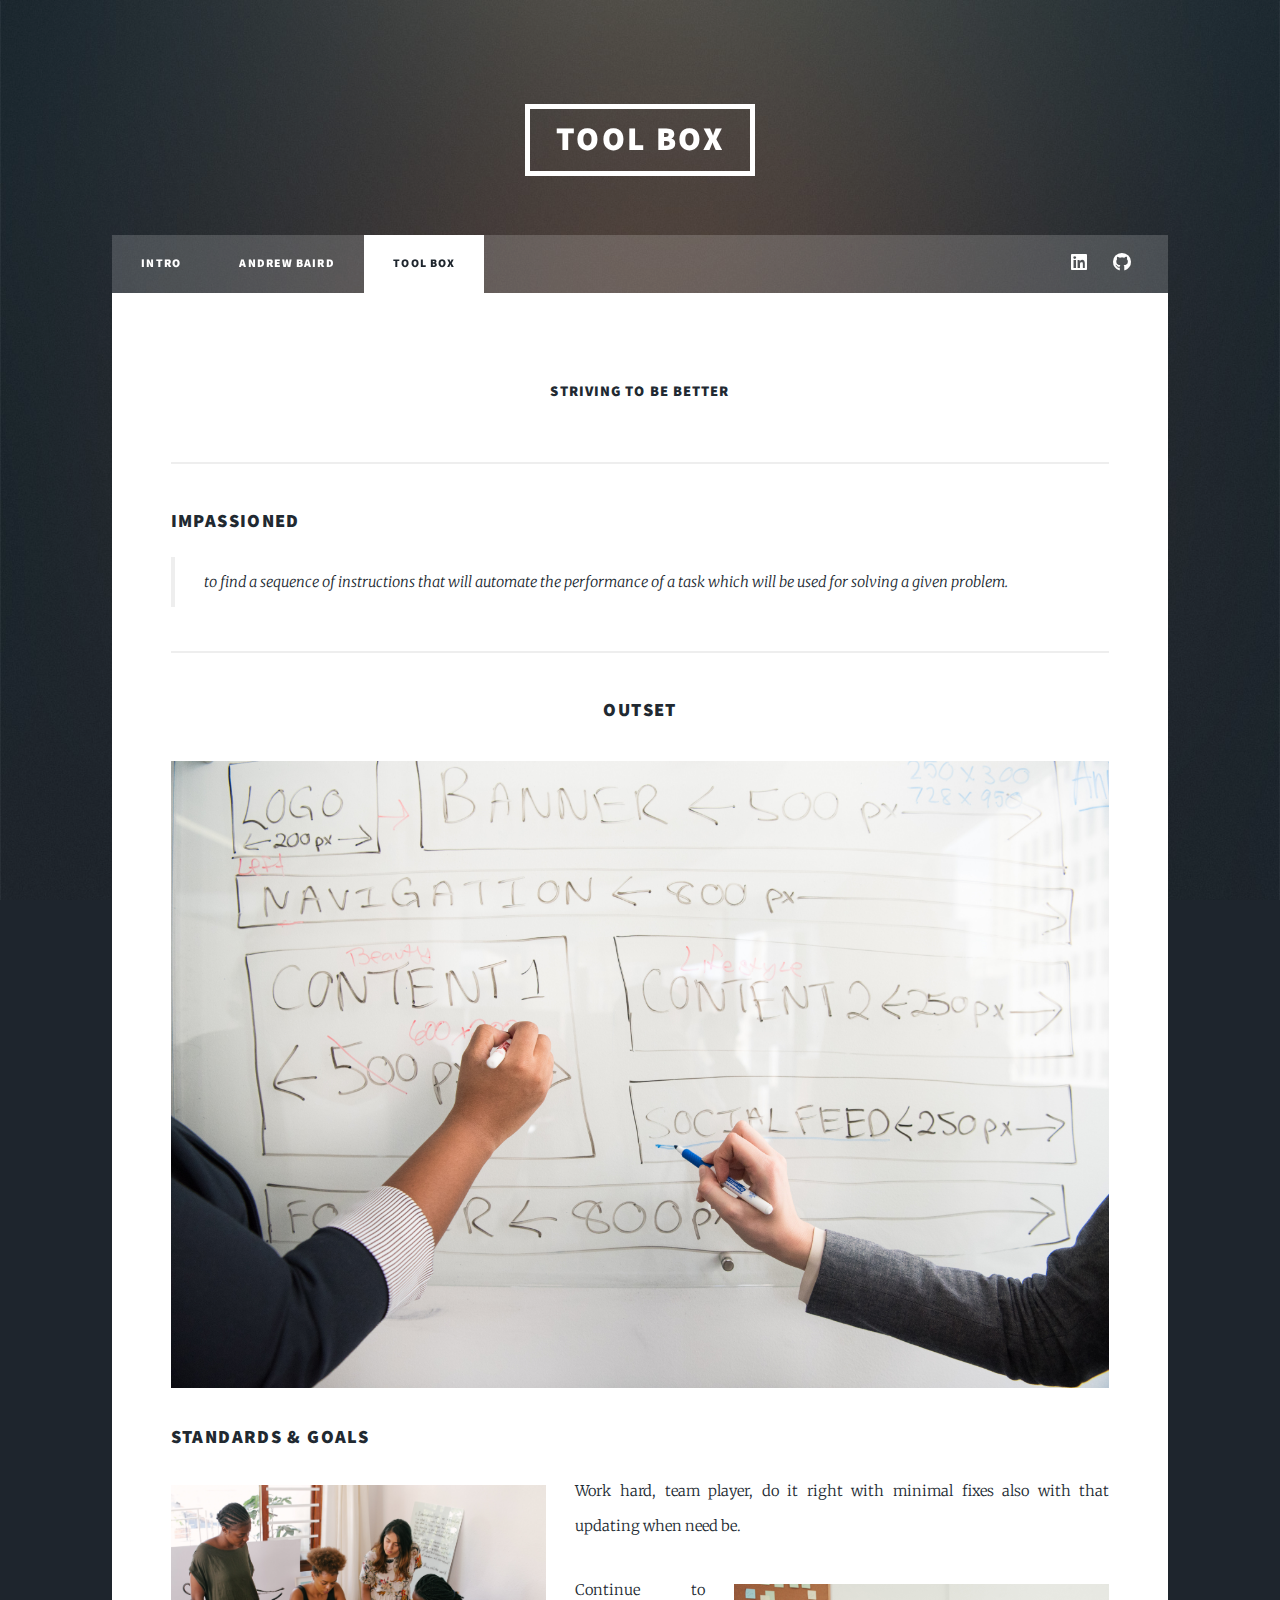
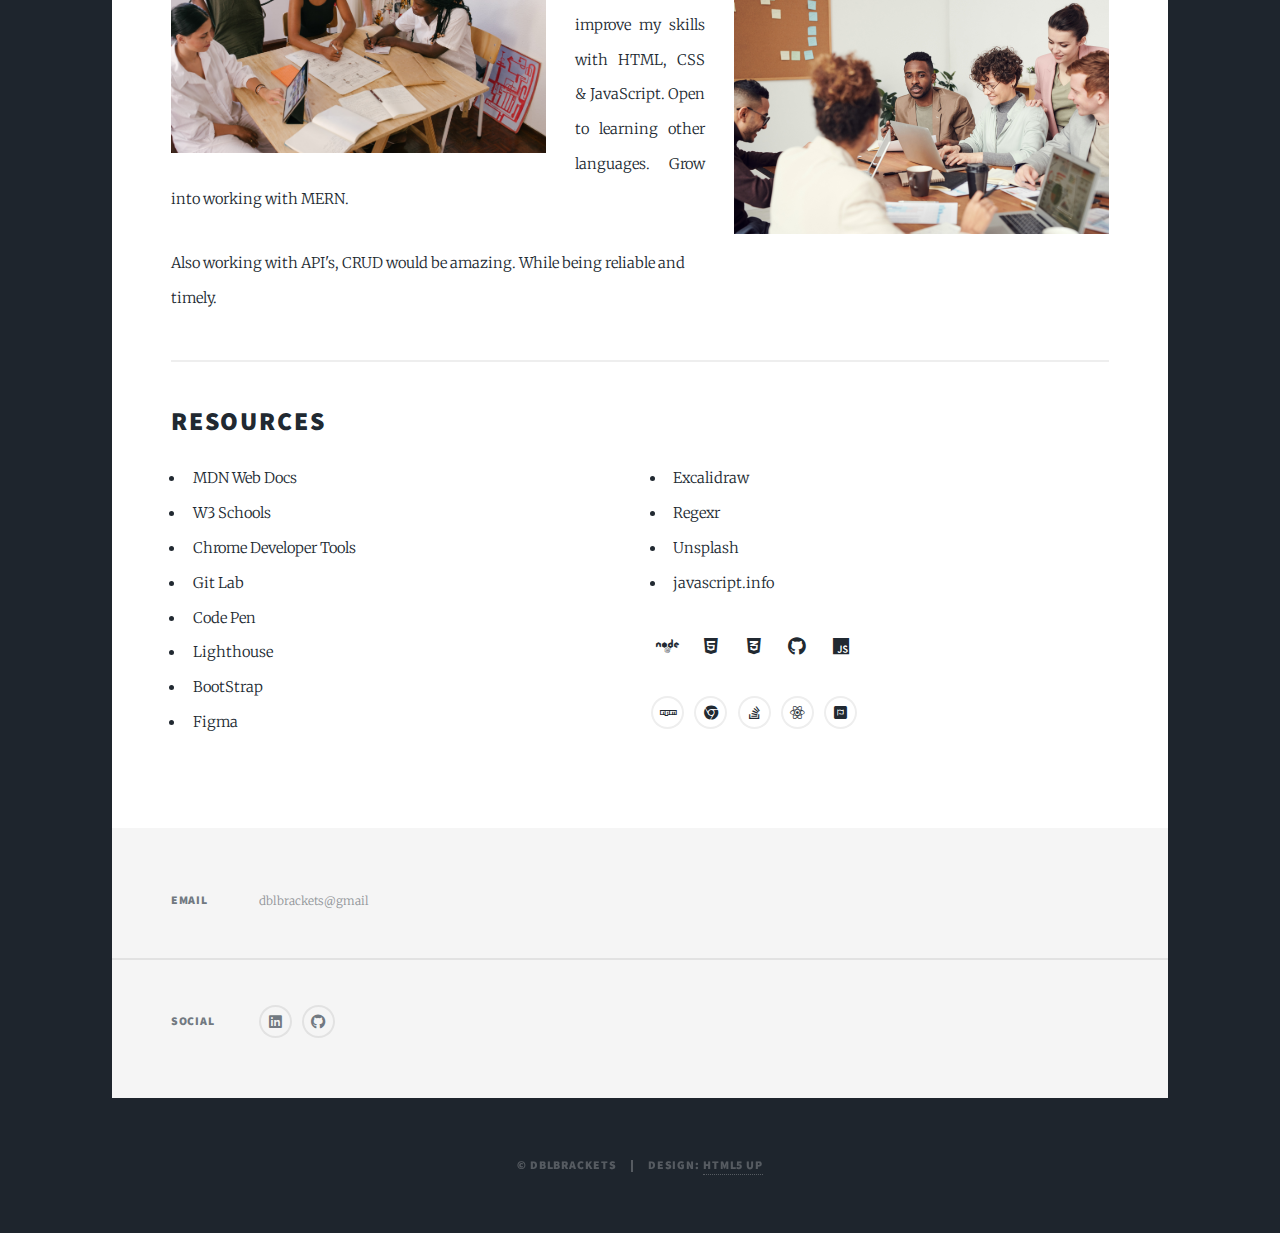
==== elements.html @ 8eeb5f53 "first commit" ====
<!DOCTYPE HTML>
<html>
	<head>
		<title>Tool Box - Massively by HTML5 UP</title>
		<meta charset="utf-8" />
		<meta name="viewport" content="width=device-width, initial-scale=1, user-scalable=no" />
		<link rel="stylesheet" href="assets/css/main.css" />
		<noscript><link rel="stylesheet" href="assets/css/noscript.css" /></noscript>
	</head>
	<body class="is-preload">

		<!-- Wrapper -->
			<div id="wrapper">

				<!-- Header -->
					<header id="header">
						<a href="https://www.google.com/" class="logo">Tool Box</a>
					</header>

				<!-- Nav -->
					<nav id="nav">
						<ul class="links">
							<li><a href="index.html">Intro</a></li>
							<li><a href="generic.html">Andrew Baird</a></li>
							<li class="active"><a href="elements.html">Tool Box</a></li>
						</ul>
						<ul class="icons">
							<li><a href="https://www.linkedin.com/in/andrew-baird-150664251/" class="icon brands fa-linkedin"><span class="label">Linkedin</span></a></li>
							<li><a href="https://github.com/abairdster" class="icon brands fa-github"><span class="label">GitHub</span></a></li>
						</ul>
					</nav>

				<!-- Main -->
					<div id="main">

						<!-- Post -->
							<section class="post">
								<header class="major">
									<h4>Striving to be Better</h4>
									</h4>
								</header>
								<!-- Text stuff -->
									<p></p>
									
								<hr />
								
								<!-- Blockquote -->
								<h3>Impassioned</h3>
								<blockquote>to find a sequence of instructions that will automate the performance of a task which will be used for solving a given problem.</blockquote>
								
								<hr />
								
								<h3><center>Outset</center></h3>
								<span class="image fit"><img src="images/pexels-christina-morillo-1181537.jpg" alt="Outset" /></span>
								
								<h3>Standards &amp; Goals</h3>
								<p><span class="image left"><img src="images/pexels-rfstudio-3811082.jpg" alt="" /></span>Work hard, team player, do it right with minimal fixes also with that updating when need be.</p>
								<p><span class="image right"><img src="images/pexels-fauxels-3184339.jpg" alt="" /></span>Continue to improve my skills with HTML, CSS & JavaScript. Open to learning other languages. Grow into working with MERN.</p> Also working with API's, CRUD would be amazing. While being reliable and timely.</p>

								<hr />
								<h2>Resources</h2>
								<div class="row">
									<div class="col-6 col-12-small">

										<ul>
											<li>MDN Web Docs</li>
											<li>W3 Schools</li>
											<li>Chrome Developer Tools</li>
											<li>Git Lab</li>
											<li>Code Pen</li>
											<li>Lighthouse</li>
											<li>BootStrap</li>
											<li>Figma</li>
										</ul>
										
									</div>
									<div class="col-6 col-12-small">
										
										<ul>
											
											<li>Excalidraw</li>
											<li>Regexr</li>
											<li>Unsplash</li>
											<li>javascript.info</li>
										</ul>

										
										<ul class="icons">
											<li><a href="https://nodejs.org/en/" class="icon brands fa-node"><span class="label">Node</span></a></li>
											<li><a href="https://www.w3schools.com/html/" class="icon brands fa-html5"><span class="label">HTML</span></a></li>
											<li><a href="https://www.w3schools.com/css/" class="icon brands fa-css3-alt"><span class="label">CSS</span></a></li>
											<li><a href="https://github.com/abairdster" class="icon brands fa-github"><span class="label">Github</span></a></li>
											<li><a href="#" class="icon brands fa-js"><span class="label">Javascript</span></a></li>
										</ul>
										<ul class="icons alt">
											<li><a href="https://www.npmjs.com/" class="icon brands alt fa-npm"><span class="label">npm</span></a></li>
											<li><a href="https://chromeenterprise.google/browser/download/?utm_source=adwords&utm_medium=cpc&utm_campaign=2022-H2-chromebrowser-paidmed-paiddisplay-other-chromebrowserent&utm_term=downloadnow-chrome-browser-download&utm_content=GCEJ&brand=GCEJ&gclid=Cj0KCQjwteOaBhDuARIsADBqReia9BX2TA6lYJNT-TM_PVjqt67UqY8GOtLowagzLm3zeETtsgI_S0UaAm4eEALw_wcB&gclsrc=aw.ds#windows-tab" class="icon brands alt fa-chrome"><span class="label">chrome</span></a></li>
											<li><a href="https://stackoverflow.com/" class="icon brands alt fa-stack-overflow"><span class="label">stackoverflow</span></a></li>
											<li><a href="https://reactjs.org/" class="icon brands alt fa-react"><span class="label">React</span></a></li>
											<li><a href="https://fontawesome.com/" class="icon brands alt fa-font-awesome"><span class="label">font-awesome</span></a></li>
										</ul>

									</div>
								</div>


								

									



							</section>

					</div>

				<!-- Footer -->
					<footer id="footer">
						
						<section class="split contact">
							
							<section>
								<h3>Email</h3>
								<p>dblbrackets@gmail</p>
							</section>
							<section>
								<h3>Social</h3>
								<ul class="icons alt">
									<li><a href="https://www.linkedin.com/in/andrew-baird-150664251/" class="icon brands alt fa-linkedin"><span class="label">LinkedIn</span></a></li>
									<li><a href="https://github.com/abairdster" class="icon brands alt fa-github"><span class="label">GitHub</span></a></li>
								</ul>
							</section>
						</section>
					</footer>

				<!-- Copyright -->
					<div id="copyright">
						<ul><li>&copy; DblBrackets</li><li>Design: <a href="https://html5up.net">HTML5 UP</a></li></ul>
					</div>

			</div>

		<!-- Scripts -->
			<script src="assets/js/jquery.min.js"></script>
			<script src="assets/js/jquery.scrollex.min.js"></script>
			<script src="assets/js/jquery.scrolly.min.js"></script>
			<script src="assets/js/browser.min.js"></script>
			<script src="assets/js/breakpoints.min.js"></script>
			<script src="assets/js/util.js"></script>
			<script src="assets/js/main.js"></script>

	</body>
</html>
---- assets/css/main.css ----
@import url(fontawesome-all.min.css);
@import url("https://fonts.googleapis.com/css?family=Merriweather:300,700,300italic,700italic|Source+Sans+Pro:900");

/*
	Massively by HTML5 UP
	html5up.net | @ajlkn
	Free for personal and commercial use under the CCA 3.0 license (html5up.net/license)
*/

html, body, div, span, applet, object,
iframe, h1, h2, h3, h4, h5, h6, p, blockquote,
pre, a, abbr, acronym, address, big, cite,
code, del, dfn, em, img, ins, kbd, q, s, samp,
small, strike, strong, sub, sup, tt, var, b,
u, i, center, dl, dt, dd, ol, ul, li, fieldset,
form, label, legend, table, caption, tbody,
tfoot, thead, tr, th, td, article, aside,
canvas, details, embed, figure, figcaption,
footer, header, hgroup, menu, nav, output, ruby,
section, summary, time, mark, audio, video {
	margin: 0;
	padding: 0;
	border: 0;
	font-size: 100%;
	font: inherit;
	vertical-align: baseline;}

article, aside, details, figcaption, figure,
footer, header, hgroup, menu, nav, section {
	display: block;}

body {
	line-height: 1;
}

ol, ul {
	list-style: none;
}

blockquote, q {
	quotes: none;
}

	blockquote:before, blockquote:after, q:before, q:after {
		content: '';
		content: none;
	}

table {
	border-collapse: collapse;
	border-spacing: 0;
}

body {
	-webkit-text-size-adjust: none;
}

mark {
	background-color: transparent;
	color: inherit;
}

input::-moz-focus-inner {
	border: 0;
	padding: 0;
}

input, select, textarea {
	-moz-appearance: none;
	-webkit-appearance: none;
	-ms-appearance: none;
	appearance: none;
}

/* Basic */

	@-ms-viewport {
		width: device-width;
	}

	body {
		-ms-overflow-style: scrollbar;
	}

	@media screen and (max-width: 480px) {

		html, body {
			min-width: 320px;
		}

	}

	html {
		box-sizing: border-box;
	}

	*, *:before, *:after {
		box-sizing: inherit;
	}

	body {
		background-color: #1e252d;
	}

		body.is-preload *, body.is-preload *:before, body.is-preload *:after {
			-moz-animation: none !important;
			-webkit-animation: none !important;
			-ms-animation: none !important;
			animation: none !important;
			-moz-transition: none !important;
			-webkit-transition: none !important;
			-ms-transition: none !important;
			transition: none !important;
		}

/* Type */

	html {
		font-size: 16pt;
	}

		@media screen and (max-width: 1680px) {

			html {
				font-size: 12pt;
			}

		}

		@media screen and (max-width: 1280px) {

			html {
				font-size: 11pt;
			}

		}

		@media screen and (max-width: 360px) {

			html {
				font-size: 10pt;
			}

		}

	body {
		color: #212931;
	}

	body, input, select, textarea {
		font-family: "Merriweather", Georgia, serif;
		font-weight: 300;
		font-size: 1rem;
		line-height: 2.375;
	}

	a {
		-moz-transition: color 0.2s ease-in-out, background-color 0.2s ease-in-out, border-color 0.2s ease-in-out, box-shadow 0.2s ease-in-out;
		-webkit-transition: color 0.2s ease-in-out, background-color 0.2s ease-in-out, border-color 0.2s ease-in-out, box-shadow 0.2s ease-in-out;
		-ms-transition: color 0.2s ease-in-out, background-color 0.2s ease-in-out, border-color 0.2s ease-in-out, box-shadow 0.2s ease-in-out;
		transition: color 0.2s ease-in-out, background-color 0.2s ease-in-out, border-color 0.2s ease-in-out, box-shadow 0.2s ease-in-out;
		border-bottom: dotted 1px;
		text-decoration: none;
	}

		a:hover {
			border-bottom-color: transparent;
		}

	strong, b {
		font-weight: 600;
	}

	em, i {
		font-style: italic;
	}

	p {
		text-align: justify;
		margin: 0 0 2rem 0;
	}

	h1, h2, h3, h4, h5, h6 {
		font-family: "Source Sans Pro", Helvetica, sans-serif;
		font-weight: 900;
		line-height: 1.5;
		letter-spacing: 0.075em;
		text-transform: uppercase;
		margin: 0 0 1rem 0;
	}

		h1 a, h2 a, h3 a, h4 a, h5 a, h6 a {
			border-bottom: 0;
			color: inherit;
			text-decoration: none;
		}

	h1 {
		font-size: 4rem;
		line-height: 1.1;
		margin: 0 0 2rem 0;
	}

	h2 {
		font-size: 1.75rem;
		line-height: 1.3;
		margin: 0 0 1.5rem 0;
	}

	h3 {
		font-size: 1.25rem;
		margin: 0 0 1.5rem 0;
	}

	h4 {
		font-size: 1rem;
	}

	h5 {
		font-size: 0.9rem;
	}

	h6 {
		font-size: 0.8rem;
	}

	sub {
		font-size: 0.8rem;
		position: relative;
		top: 0.5rem;
	}

	sup {
		font-size: 0.8rem;
		position: relative;
		top: -0.5rem;
	}

	blockquote {
		border-left: solid 4px;
		font-style: italic;
		margin: 0 0 2rem 0;
		padding: 0.5rem 0 0.5rem 2rem;
	}

	code {
		border: solid 2px;
		font-family: "Courier New", monospace;
		font-size: 0.9rem;
		margin: 0 0.25rem;
		padding: 0.25rem 0.65rem;
	}

	pre {
		-webkit-overflow-scrolling: touch;
		font-family: "Courier New", monospace;
		font-size: 0.9rem;
		margin: 0 0 2rem 0;
	}

		pre code {
			display: block;
			line-height: 1.75;
			padding: 1rem 1.5rem;
			overflow-x: auto;
		}

	hr {
		border: 0;
		border-bottom: solid 2px;
		margin: 3rem 0;
	}

		hr.major {
			margin: 5rem 0;
		}

	.align-left {
		text-align: left;
	}

	.align-center {
		text-align: center;
	}

	.align-right {
		text-align: right;
	}

	input, select, textarea {
		color: #212931;
	}

	a {
		color: #212931;
		border-bottom-color: rgba(33, 41, 49, 0.5);
	}

		a:hover {
			border-bottom-color: transparent;
			color: #18bfef !important;
		}

	strong, b {
		color: #212931;
	}

	h1, h2, h3, h4, h5, h6 {
		color: #212931;
	}

	blockquote {
		border-left-color: #eeeeee;
	}

	code {
		background: rgba(220, 220, 220, 0.25);
		border-color: #eeeeee;
	}

	hr {
		border-bottom-color: #eeeeee;
	}

/* Row */

	.row {
		display: flex;
		flex-wrap: wrap;
		box-sizing: border-box;
		align-items: stretch;
	}

		.row > * {
			box-sizing: border-box;
		}

		.row.gtr-uniform > * > :last-child {
			margin-bottom: 0;
		}

		.row.aln-left {
			justify-content: flex-start;
		}

		.row.aln-center {
			justify-content: center;
		}

		.row.aln-right {
			justify-content: flex-end;
		}

		.row.aln-top {
			align-items: flex-start;
		}

		.row.aln-middle {
			align-items: center;
		}

		.row.aln-bottom {
			align-items: flex-end;
		}

		.row > .imp {
			order: -1;
		}

		.row > .col-1 {
			width: 8.33333%;
		}

		.row > .off-1 {
			margin-left: 8.33333%;
		}

		.row > .col-2 {
			width: 16.66667%;
		}

		.row > .off-2 {
			margin-left: 16.66667%;
		}

		.row > .col-3 {
			width: 25%;
		}

		.row > .off-3 {
			margin-left: 25%;
		}

		.row > .col-4 {
			width: 33.33333%;
		}

		.row > .off-4 {
			margin-left: 33.33333%;
		}

		.row > .col-5 {
			width: 41.66667%;
		}

		.row > .off-5 {
			margin-left: 41.66667%;
		}

		.row > .col-6 {
			width: 50%;
		}

		.row > .off-6 {
			margin-left: 50%;
		}

		.row > .col-7 {
			width: 58.33333%;
		}

		.row > .off-7 {
			margin-left: 58.33333%;
		}

		.row > .col-8 {
			width: 66.66667%;
		}

		.row > .off-8 {
			margin-left: 66.66667%;
		}

		.row > .col-9 {
			width: 75%;
		}

		.row > .off-9 {
			margin-left: 75%;
		}

		.row > .col-10 {
			width: 83.33333%;
		}

		.row > .off-10 {
			margin-left: 83.33333%;
		}

		.row > .col-11 {
			width: 91.66667%;
		}

		.row > .off-11 {
			margin-left: 91.66667%;
		}

		.row > .col-12 {
			width: 100%;
		}

		.row > .off-12 {
			margin-left: 100%;
		}

		.row.gtr-0 {
			margin-top: 0;
			margin-left: 0rem;
		}

			.row.gtr-0 > * {
				padding: 0 0 0 0rem;
			}

			.row.gtr-0.gtr-uniform {
				margin-top: 0rem;
			}

				.row.gtr-0.gtr-uniform > * {
					padding-top: 0rem;
				}

		.row.gtr-25 {
			margin-top: 0;
			margin-left: -0.375rem;
		}

			.row.gtr-25 > * {
				padding: 0 0 0 0.375rem;
			}

			.row.gtr-25.gtr-uniform {
				margin-top: -0.375rem;
			}

				.row.gtr-25.gtr-uniform > * {
					padding-top: 0.375rem;
				}

		.row.gtr-50 {
			margin-top: 0;
			margin-left: -0.75rem;
		}

			.row.gtr-50 > * {
				padding: 0 0 0 0.75rem;
			}

			.row.gtr-50.gtr-uniform {
				margin-top: -0.75rem;
			}

				.row.gtr-50.gtr-uniform > * {
					padding-top: 0.75rem;
				}

		.row {
			margin-top: 0;
			margin-left: -1.5rem;
		}

			.row > * {
				padding: 0 0 0 1.5rem;
			}

			.row.gtr-uniform {
				margin-top: -1.5rem;
			}

				.row.gtr-uniform > * {
					padding-top: 1.5rem;
				}

		.row.gtr-150 {
			margin-top: 0;
			margin-left: -2.25rem;
		}

			.row.gtr-150 > * {
				padding: 0 0 0 2.25rem;
			}

			.row.gtr-150.gtr-uniform {
				margin-top: -2.25rem;
			}

				.row.gtr-150.gtr-uniform > * {
					padding-top: 2.25rem;
				}

		.row.gtr-200 {
			margin-top: 0;
			margin-left: -3rem;
		}

			.row.gtr-200 > * {
				padding: 0 0 0 3rem;
			}

			.row.gtr-200.gtr-uniform {
				margin-top: -3rem;
			}

				.row.gtr-200.gtr-uniform > * {
					padding-top: 3rem;
				}

		@media screen and (max-width: 1680px) {

			.row {
				display: flex;
				flex-wrap: wrap;
				box-sizing: border-box;
				align-items: stretch;
			}

				.row > * {
					box-sizing: border-box;
				}

				.row.gtr-uniform > * > :last-child {
					margin-bottom: 0;
				}

				.row.aln-left {
					justify-content: flex-start;
				}

				.row.aln-center {
					justify-content: center;
				}

				.row.aln-right {
					justify-content: flex-end;
				}

				.row.aln-top {
					align-items: flex-start;
				}

				.row.aln-middle {
					align-items: center;
				}

				.row.aln-bottom {
					align-items: flex-end;
				}

				.row > .imp-xlarge {
					order: -1;
				}

				.row > .col-1-xlarge {
					width: 8.33333%;
				}

				.row > .off-1-xlarge {
					margin-left: 8.33333%;
				}

				.row > .col-2-xlarge {
					width: 16.66667%;
				}

				.row > .off-2-xlarge {
					margin-left: 16.66667%;
				}

				.row > .col-3-xlarge {
					width: 25%;
				}

				.row > .off-3-xlarge {
					margin-left: 25%;
				}

				.row > .col-4-xlarge {
					width: 33.33333%;
				}

				.row > .off-4-xlarge {
					margin-left: 33.33333%;
				}

				.row > .col-5-xlarge {
					width: 41.66667%;
				}

				.row > .off-5-xlarge {
					margin-left: 41.66667%;
				}

				.row > .col-6-xlarge {
					width: 50%;
				}

				.row > .off-6-xlarge {
					margin-left: 50%;
				}

				.row > .col-7-xlarge {
					width: 58.33333%;
				}

				.row > .off-7-xlarge {
					margin-left: 58.33333%;
				}

				.row > .col-8-xlarge {
					width: 66.66667%;
				}

				.row > .off-8-xlarge {
					margin-left: 66.66667%;
				}

				.row > .col-9-xlarge {
					width: 75%;
				}

				.row > .off-9-xlarge {
					margin-left: 75%;
				}

				.row > .col-10-xlarge {
					width: 83.33333%;
				}

				.row > .off-10-xlarge {
					margin-left: 83.33333%;
				}

				.row > .col-11-xlarge {
					width: 91.66667%;
				}

				.row > .off-11-xlarge {
					margin-left: 91.66667%;
				}

				.row > .col-12-xlarge {
					width: 100%;
				}

				.row > .off-12-xlarge {
					margin-left: 100%;
				}

				.row.gtr-0 {
					margin-top: 0;
					margin-left: 0rem;
				}

					.row.gtr-0 > * {
						padding: 0 0 0 0rem;
					}

					.row.gtr-0.gtr-uniform {
						margin-top: 0rem;
					}

						.row.gtr-0.gtr-uniform > * {
							padding-top: 0rem;
						}

				.row.gtr-25 {
					margin-top: 0;
					margin-left: -0.375rem;
				}

					.row.gtr-25 > * {
						padding: 0 0 0 0.375rem;
					}

					.row.gtr-25.gtr-uniform {
						margin-top: -0.375rem;
					}

						.row.gtr-25.gtr-uniform > * {
							padding-top: 0.375rem;
						}

				.row.gtr-50 {
					margin-top: 0;
					margin-left: -0.75rem;
				}

					.row.gtr-50 > * {
						padding: 0 0 0 0.75rem;
					}

					.row.gtr-50.gtr-uniform {
						margin-top: -0.75rem;
					}

						.row.gtr-50.gtr-uniform > * {
							padding-top: 0.75rem;
						}

				.row {
					margin-top: 0;
					margin-left: -1.5rem;
				}

					.row > * {
						padding: 0 0 0 1.5rem;
					}

					.row.gtr-uniform {
						margin-top: -1.5rem;
					}

						.row.gtr-uniform > * {
							padding-top: 1.5rem;
						}

				.row.gtr-150 {
					margin-top: 0;
					margin-left: -2.25rem;
				}

					.row.gtr-150 > * {
						padding: 0 0 0 2.25rem;
					}

					.row.gtr-150.gtr-uniform {
						margin-top: -2.25rem;
					}

						.row.gtr-150.gtr-uniform > * {
							padding-top: 2.25rem;
						}

				.row.gtr-200 {
					margin-top: 0;
					margin-left: -3rem;
				}

					.row.gtr-200 > * {
						padding: 0 0 0 3rem;
					}

					.row.gtr-200.gtr-uniform {
						margin-top: -3rem;
					}

						.row.gtr-200.gtr-uniform > * {
							padding-top: 3rem;
						}

		}

		@media screen and (max-width: 1280px) {

			.row {
				display: flex;
				flex-wrap: wrap;
				box-sizing: border-box;
				align-items: stretch;
			}

				.row > * {
					box-sizing: border-box;
				}

				.row.gtr-uniform > * > :last-child {
					margin-bottom: 0;
				}

				.row.aln-left {
					justify-content: flex-start;
				}

				.row.aln-center {
					justify-content: center;
				}

				.row.aln-right {
					justify-content: flex-end;
				}

				.row.aln-top {
					align-items: flex-start;
				}

				.row.aln-middle {
					align-items: center;
				}

				.row.aln-bottom {
					align-items: flex-end;
				}

				.row > .imp-large {
					order: -1;
				}

				.row > .col-1-large {
					width: 8.33333%;
				}

				.row > .off-1-large {
					margin-left: 8.33333%;
				}

				.row > .col-2-large {
					width: 16.66667%;
				}

				.row > .off-2-large {
					margin-left: 16.66667%;
				}

				.row > .col-3-large {
					width: 25%;
				}

				.row > .off-3-large {
					margin-left: 25%;
				}

				.row > .col-4-large {
					width: 33.33333%;
				}

				.row > .off-4-large {
					margin-left: 33.33333%;
				}

				.row > .col-5-large {
					width: 41.66667%;
				}

				.row > .off-5-large {
					margin-left: 41.66667%;
				}

				.row > .col-6-large {
					width: 50%;
				}

				.row > .off-6-large {
					margin-left: 50%;
				}

				.row > .col-7-large {
					width: 58.33333%;
				}

				.row > .off-7-large {
					margin-left: 58.33333%;
				}

				.row > .col-8-large {
					width: 66.66667%;
				}

				.row > .off-8-large {
					margin-left: 66.66667%;
				}

				.row > .col-9-large {
					width: 75%;
				}

				.row > .off-9-large {
					margin-left: 75%;
				}

				.row > .col-10-large {
					width: 83.33333%;
				}

				.row > .off-10-large {
					margin-left: 83.33333%;
				}

				.row > .col-11-large {
					width: 91.66667%;
				}

				.row > .off-11-large {
					margin-left: 91.66667%;
				}

				.row > .col-12-large {
					width: 100%;
				}

				.row > .off-12-large {
					margin-left: 100%;
				}

				.row.gtr-0 {
					margin-top: 0;
					margin-left: 0rem;
				}

					.row.gtr-0 > * {
						padding: 0 0 0 0rem;
					}

					.row.gtr-0.gtr-uniform {
						margin-top: 0rem;
					}

						.row.gtr-0.gtr-uniform > * {
							padding-top: 0rem;
						}

				.row.gtr-25 {
					margin-top: 0;
					margin-left: -0.375rem;
				}

					.row.gtr-25 > * {
						padding: 0 0 0 0.375rem;
					}

					.row.gtr-25.gtr-uniform {
						margin-top: -0.375rem;
					}

						.row.gtr-25.gtr-uniform > * {
							padding-top: 0.375rem;
						}

				.row.gtr-50 {
					margin-top: 0;
					margin-left: -0.75rem;
				}

					.row.gtr-50 > * {
						padding: 0 0 0 0.75rem;
					}

					.row.gtr-50.gtr-uniform {
						margin-top: -0.75rem;
					}

						.row.gtr-50.gtr-uniform > * {
							padding-top: 0.75rem;
						}

				.row {
					margin-top: 0;
					margin-left: -1.5rem;
				}

					.row > * {
						padding: 0 0 0 1.5rem;
					}

					.row.gtr-uniform {
						margin-top: -1.5rem;
					}

						.row.gtr-uniform > * {
							padding-top: 1.5rem;
						}

				.row.gtr-150 {
					margin-top: 0;
					margin-left: -2.25rem;
				}

					.row.gtr-150 > * {
						padding: 0 0 0 2.25rem;
					}

					.row.gtr-150.gtr-uniform {
						margin-top: -2.25rem;
					}

						.row.gtr-150.gtr-uniform > * {
							padding-top: 2.25rem;
						}

				.row.gtr-200 {
					margin-top: 0;
					margin-left: -3rem;
				}

					.row.gtr-200 > * {
						padding: 0 0 0 3rem;
					}

					.row.gtr-200.gtr-uniform {
						margin-top: -3rem;
					}

						.row.gtr-200.gtr-uniform > * {
							padding-top: 3rem;
						}

		}

		@media screen and (max-width: 980px) {

			.row {
				display: flex;
				flex-wrap: wrap;
				box-sizing: border-box;
				align-items: stretch;
			}

				.row > * {
					box-sizing: border-box;
				}

				.row.gtr-uniform > * > :last-child {
					margin-bottom: 0;
				}

				.row.aln-left {
					justify-content: flex-start;
				}

				.row.aln-center {
					justify-content: center;
				}

				.row.aln-right {
					justify-content: flex-end;
				}

				.row.aln-top {
					align-items: flex-start;
				}

				.row.aln-middle {
					align-items: center;
				}

				.row.aln-bottom {
					align-items: flex-end;
				}

				.row > .imp-medium {
					order: -1;
				}

				.row > .col-1-medium {
					width: 8.33333%;
				}

				.row > .off-1-medium {
					margin-left: 8.33333%;
				}

				.row > .col-2-medium {
					width: 16.66667%;
				}

				.row > .off-2-medium {
					margin-left: 16.66667%;
				}

				.row > .col-3-medium {
					width: 25%;
				}

				.row > .off-3-medium {
					margin-left: 25%;
				}

				.row > .col-4-medium {
					width: 33.33333%;
				}

				.row > .off-4-medium {
					margin-left: 33.33333%;
				}

				.row > .col-5-medium {
					width: 41.66667%;
				}

				.row > .off-5-medium {
					margin-left: 41.66667%;
				}

				.row > .col-6-medium {
					width: 50%;
				}

				.row > .off-6-medium {
					margin-left: 50%;
				}

				.row > .col-7-medium {
					width: 58.33333%;
				}

				.row > .off-7-medium {
					margin-left: 58.33333%;
				}

				.row > .col-8-medium {
					width: 66.66667%;
				}

				.row > .off-8-medium {
					margin-left: 66.66667%;
				}

				.row > .col-9-medium {
					width: 75%;
				}

				.row > .off-9-medium {
					margin-left: 75%;
				}

				.row > .col-10-medium {
					width: 83.33333%;
				}

				.row > .off-10-medium {
					margin-left: 83.33333%;
				}

				.row > .col-11-medium {
					width: 91.66667%;
				}

				.row > .off-11-medium {
					margin-left: 91.66667%;
				}

				.row > .col-12-medium {
					width: 100%;
				}

				.row > .off-12-medium {
					margin-left: 100%;
				}

				.row.gtr-0 {
					margin-top: 0;
					margin-left: 0rem;
				}

					.row.gtr-0 > * {
						padding: 0 0 0 0rem;
					}

					.row.gtr-0.gtr-uniform {
						margin-top: 0rem;
					}

						.row.gtr-0.gtr-uniform > * {
							padding-top: 0rem;
						}

				.row.gtr-25 {
					margin-top: 0;
					margin-left: -0.375rem;
				}

					.row.gtr-25 > * {
						padding: 0 0 0 0.375rem;
					}

					.row.gtr-25.gtr-uniform {
						margin-top: -0.375rem;
					}

						.row.gtr-25.gtr-uniform > * {
							padding-top: 0.375rem;
						}

				.row.gtr-50 {
					margin-top: 0;
					margin-left: -0.75rem;
				}

					.row.gtr-50 > * {
						padding: 0 0 0 0.75rem;
					}

					.row.gtr-50.gtr-uniform {
						margin-top: -0.75rem;
					}

						.row.gtr-50.gtr-uniform > * {
							padding-top: 0.75rem;
						}

				.row {
					margin-top: 0;
					margin-left: -1.5rem;
				}

					.row > * {
						padding: 0 0 0 1.5rem;
					}

					.row.gtr-uniform {
						margin-top: -1.5rem;
					}

						.row.gtr-uniform > * {
							padding-top: 1.5rem;
						}

				.row.gtr-150 {
					margin-top: 0;
					margin-left: -2.25rem;
				}

					.row.gtr-150 > * {
						padding: 0 0 0 2.25rem;
					}

					.row.gtr-150.gtr-uniform {
						margin-top: -2.25rem;
					}

						.row.gtr-150.gtr-uniform > * {
							padding-top: 2.25rem;
						}

				.row.gtr-200 {
					margin-top: 0;
					margin-left: -3rem;
				}

					.row.gtr-200 > * {
						padding: 0 0 0 3rem;
					}

					.row.gtr-200.gtr-uniform {
						margin-top: -3rem;
					}

						.row.gtr-200.gtr-uniform > * {
							padding-top: 3rem;
						}

		}

		@media screen and (max-width: 736px) {

			.row {
				display: flex;
				flex-wrap: wrap;
				box-sizing: border-box;
				align-items: stretch;
			}

				.row > * {
					box-sizing: border-box;
				}

				.row.gtr-uniform > * > :last-child {
					margin-bottom: 0;
				}

				.row.aln-left {
					justify-content: flex-start;
				}

				.row.aln-center {
					justify-content: center;
				}

				.row.aln-right {
					justify-content: flex-end;
				}

				.row.aln-top {
					align-items: flex-start;
				}

				.row.aln-middle {
					align-items: center;
				}

				.row.aln-bottom {
					align-items: flex-end;
				}

				.row > .imp-small {
					order: -1;
				}

				.row > .col-1-small {
					width: 8.33333%;
				}

				.row > .off-1-small {
					margin-left: 8.33333%;
				}

				.row > .col-2-small {
					width: 16.66667%;
				}

				.row > .off-2-small {
					margin-left: 16.66667%;
				}

				.row > .col-3-small {
					width: 25%;
				}

				.row > .off-3-small {
					margin-left: 25%;
				}

				.row > .col-4-small {
					width: 33.33333%;
				}

				.row > .off-4-small {
					margin-left: 33.33333%;
				}

				.row > .col-5-small {
					width: 41.66667%;
				}

				.row > .off-5-small {
					margin-left: 41.66667%;
				}

				.row > .col-6-small {
					width: 50%;
				}

				.row > .off-6-small {
					margin-left: 50%;
				}

				.row > .col-7-small {
					width: 58.33333%;
				}

				.row > .off-7-small {
					margin-left: 58.33333%;
				}

				.row > .col-8-small {
					width: 66.66667%;
				}

				.row > .off-8-small {
					margin-left: 66.66667%;
				}

				.row > .col-9-small {
					width: 75%;
				}

				.row > .off-9-small {
					margin-left: 75%;
				}

				.row > .col-10-small {
					width: 83.33333%;
				}

				.row > .off-10-small {
					margin-left: 83.33333%;
				}

				.row > .col-11-small {
					width: 91.66667%;
				}

				.row > .off-11-small {
					margin-left: 91.66667%;
				}

				.row > .col-12-small {
					width: 100%;
				}

				.row > .off-12-small {
					margin-left: 100%;
				}

				.row.gtr-0 {
					margin-top: 0;
					margin-left: 0rem;
				}

					.row.gtr-0 > * {
						padding: 0 0 0 0rem;
					}

					.row.gtr-0.gtr-uniform {
						margin-top: 0rem;
					}

						.row.gtr-0.gtr-uniform > * {
							padding-top: 0rem;
						}

				.row.gtr-25 {
					margin-top: 0;
					margin-left: -0.375rem;
				}

					.row.gtr-25 > * {
						padding: 0 0 0 0.375rem;
					}

					.row.gtr-25.gtr-uniform {
						margin-top: -0.375rem;
					}

						.row.gtr-25.gtr-uniform > * {
							padding-top: 0.375rem;
						}

				.row.gtr-50 {
					margin-top: 0;
					margin-left: -0.75rem;
				}

					.row.gtr-50 > * {
						padding: 0 0 0 0.75rem;
					}

					.row.gtr-50.gtr-uniform {
						margin-top: -0.75rem;
					}

						.row.gtr-50.gtr-uniform > * {
							padding-top: 0.75rem;
						}

				.row {
					margin-top: 0;
					margin-left: -1.5rem;
				}

					.row > * {
						padding: 0 0 0 1.5rem;
					}

					.row.gtr-uniform {
						margin-top: -1.5rem;
					}

						.row.gtr-uniform > * {
							padding-top: 1.5rem;
						}

				.row.gtr-150 {
					margin-top: 0;
					margin-left: -2.25rem;
				}

					.row.gtr-150 > * {
						padding: 0 0 0 2.25rem;
					}

					.row.gtr-150.gtr-uniform {
						margin-top: -2.25rem;
					}

						.row.gtr-150.gtr-uniform > * {
							padding-top: 2.25rem;
						}

				.row.gtr-200 {
					margin-top: 0;
					margin-left: -3rem;
				}

					.row.gtr-200 > * {
						padding: 0 0 0 3rem;
					}

					.row.gtr-200.gtr-uniform {
						margin-top: -3rem;
					}

						.row.gtr-200.gtr-uniform > * {
							padding-top: 3rem;
						}

		}

		@media screen and (max-width: 480px) {

			.row {
				display: flex;
				flex-wrap: wrap;
				box-sizing: border-box;
				align-items: stretch;
			}

				.row > * {
					box-sizing: border-box;
				}

				.row.gtr-uniform > * > :last-child {
					margin-bottom: 0;
				}

				.row.aln-left {
					justify-content: flex-start;
				}

				.row.aln-center {
					justify-content: center;
				}

				.row.aln-right {
					justify-content: flex-end;
				}

				.row.aln-top {
					align-items: flex-start;
				}

				.row.aln-middle {
					align-items: center;
				}

				.row.aln-bottom {
					align-items: flex-end;
				}

				.row > .imp-xsmall {
					order: -1;
				}

				.row > .col-1-xsmall {
					width: 8.33333%;
				}

				.row > .off-1-xsmall {
					margin-left: 8.33333%;
				}

				.row > .col-2-xsmall {
					width: 16.66667%;
				}

				.row > .off-2-xsmall {
					margin-left: 16.66667%;
				}

				.row > .col-3-xsmall {
					width: 25%;
				}

				.row > .off-3-xsmall {
					margin-left: 25%;
				}

				.row > .col-4-xsmall {
					width: 33.33333%;
				}

				.row > .off-4-xsmall {
					margin-left: 33.33333%;
				}

				.row > .col-5-xsmall {
					width: 41.66667%;
				}

				.row > .off-5-xsmall {
					margin-left: 41.66667%;
				}

				.row > .col-6-xsmall {
					width: 50%;
				}

				.row > .off-6-xsmall {
					margin-left: 50%;
				}

				.row > .col-7-xsmall {
					width: 58.33333%;
				}

				.row > .off-7-xsmall {
					margin-left: 58.33333%;
				}

				.row > .col-8-xsmall {
					width: 66.66667%;
				}

				.row > .off-8-xsmall {
					margin-left: 66.66667%;
				}

				.row > .col-9-xsmall {
					width: 75%;
				}

				.row > .off-9-xsmall {
					margin-left: 75%;
				}

				.row > .col-10-xsmall {
					width: 83.33333%;
				}

				.row > .off-10-xsmall {
					margin-left: 83.33333%;
				}

				.row > .col-11-xsmall {
					width: 91.66667%;
				}

				.row > .off-11-xsmall {
					margin-left: 91.66667%;
				}

				.row > .col-12-xsmall {
					width: 100%;
				}

				.row > .off-12-xsmall {
					margin-left: 100%;
				}

				.row.gtr-0 {
					margin-top: 0;
					margin-left: 0rem;
				}

					.row.gtr-0 > * {
						padding: 0 0 0 0rem;
					}

					.row.gtr-0.gtr-uniform {
						margin-top: 0rem;
					}

						.row.gtr-0.gtr-uniform > * {
							padding-top: 0rem;
						}

				.row.gtr-25 {
					margin-top: 0;
					margin-left: -0.375rem;
				}

					.row.gtr-25 > * {
						padding: 0 0 0 0.375rem;
					}

					.row.gtr-25.gtr-uniform {
						margin-top: -0.375rem;
					}

						.row.gtr-25.gtr-uniform > * {
							padding-top: 0.375rem;
						}

				.row.gtr-50 {
					margin-top: 0;
					margin-left: -0.75rem;
				}

					.row.gtr-50 > * {
						padding: 0 0 0 0.75rem;
					}

					.row.gtr-50.gtr-uniform {
						margin-top: -0.75rem;
					}

						.row.gtr-50.gtr-uniform > * {
							padding-top: 0.75rem;
						}

				.row {
					margin-top: 0;
					margin-left: -1.5rem;
				}

					.row > * {
						padding: 0 0 0 1.5rem;
					}

					.row.gtr-uniform {
						margin-top: -1.5rem;
					}

						.row.gtr-uniform > * {
							padding-top: 1.5rem;
						}

				.row.gtr-150 {
					margin-top: 0;
					margin-left: -2.25rem;
				}

					.row.gtr-150 > * {
						padding: 0 0 0 2.25rem;
					}

					.row.gtr-150.gtr-uniform {
						margin-top: -2.25rem;
					}

						.row.gtr-150.gtr-uniform > * {
							padding-top: 2.25rem;
						}

				.row.gtr-200 {
					margin-top: 0;
					margin-left: -3rem;
				}

					.row.gtr-200 > * {
						padding: 0 0 0 3rem;
					}

					.row.gtr-200.gtr-uniform {
						margin-top: -3rem;
					}

						.row.gtr-200.gtr-uniform > * {
							padding-top: 3rem;
						}

		}

		@media screen and (max-width: 360px) {

			.row {
				display: flex;
				flex-wrap: wrap;
				box-sizing: border-box;
				align-items: stretch;
			}

				.row > * {
					box-sizing: border-box;
				}

				.row.gtr-uniform > * > :last-child {
					margin-bottom: 0;
				}

				.row.aln-left {
					justify-content: flex-start;
				}

				.row.aln-center {
					justify-content: center;
				}

				.row.aln-right {
					justify-content: flex-end;
				}

				.row.aln-top {
					align-items: flex-start;
				}

				.row.aln-middle {
					align-items: center;
				}

				.row.aln-bottom {
					align-items: flex-end;
				}

				.row > .imp-xxsmall {
					order: -1;
				}

				.row > .col-1-xxsmall {
					width: 8.33333%;
				}

				.row > .off-1-xxsmall {
					margin-left: 8.33333%;
				}

				.row > .col-2-xxsmall {
					width: 16.66667%;
				}

				.row > .off-2-xxsmall {
					margin-left: 16.66667%;
				}

				.row > .col-3-xxsmall {
					width: 25%;
				}

				.row > .off-3-xxsmall {
					margin-left: 25%;
				}

				.row > .col-4-xxsmall {
					width: 33.33333%;
				}

				.row > .off-4-xxsmall {
					margin-left: 33.33333%;
				}

				.row > .col-5-xxsmall {
					width: 41.66667%;
				}

				.row > .off-5-xxsmall {
					margin-left: 41.66667%;
				}

				.row > .col-6-xxsmall {
					width: 50%;
				}

				.row > .off-6-xxsmall {
					margin-left: 50%;
				}

				.row > .col-7-xxsmall {
					width: 58.33333%;
				}

				.row > .off-7-xxsmall {
					margin-left: 58.33333%;
				}

				.row > .col-8-xxsmall {
					width: 66.66667%;
				}

				.row > .off-8-xxsmall {
					margin-left: 66.66667%;
				}

				.row > .col-9-xxsmall {
					width: 75%;
				}

				.row > .off-9-xxsmall {
					margin-left: 75%;
				}

				.row > .col-10-xxsmall {
					width: 83.33333%;
				}

				.row > .off-10-xxsmall {
					margin-left: 83.33333%;
				}

				.row > .col-11-xxsmall {
					width: 91.66667%;
				}

				.row > .off-11-xxsmall {
					margin-left: 91.66667%;
				}

				.row > .col-12-xxsmall {
					width: 100%;
				}

				.row > .off-12-xxsmall {
					margin-left: 100%;
				}

				.row.gtr-0 {
					margin-top: 0;
					margin-left: 0rem;
				}

					.row.gtr-0 > * {
						padding: 0 0 0 0rem;
					}

					.row.gtr-0.gtr-uniform {
						margin-top: 0rem;
					}

						.row.gtr-0.gtr-uniform > * {
							padding-top: 0rem;
						}

				.row.gtr-25 {
					margin-top: 0;
					margin-left: -0.375rem;
				}

					.row.gtr-25 > * {
						padding: 0 0 0 0.375rem;
					}

					.row.gtr-25.gtr-uniform {
						margin-top: -0.375rem;
					}

						.row.gtr-25.gtr-uniform > * {
							padding-top: 0.375rem;
						}

				.row.gtr-50 {
					margin-top: 0;
					margin-left: -0.75rem;
				}

					.row.gtr-50 > * {
						padding: 0 0 0 0.75rem;
					}

					.row.gtr-50.gtr-uniform {
						margin-top: -0.75rem;
					}

						.row.gtr-50.gtr-uniform > * {
							padding-top: 0.75rem;
						}

				.row {
					margin-top: 0;
					margin-left: -1.5rem;
				}

					.row > * {
						padding: 0 0 0 1.5rem;
					}

					.row.gtr-uniform {
						margin-top: -1.5rem;
					}

						.row.gtr-uniform > * {
							padding-top: 1.5rem;
						}

				.row.gtr-150 {
					margin-top: 0;
					margin-left: -2.25rem;
				}

					.row.gtr-150 > * {
						padding: 0 0 0 2.25rem;
					}

					.row.gtr-150.gtr-uniform {
						margin-top: -2.25rem;
					}

						.row.gtr-150.gtr-uniform > * {
							padding-top: 2.25rem;
						}

				.row.gtr-200 {
					margin-top: 0;
					margin-left: -3rem;
				}

					.row.gtr-200 > * {
						padding: 0 0 0 3rem;
					}

					.row.gtr-200.gtr-uniform {
						margin-top: -3rem;
					}

						.row.gtr-200.gtr-uniform > * {
							padding-top: 3rem;
						}

		}

/* Box */

	.box {
		border: solid 2px;
		margin-bottom: 2rem;
		padding: 1.5rem;
	}

		.box > :last-child,
		.box > :last-child > :last-child,
		.box > :last-child > :last-child > :last-child {
			margin-bottom: 0;
		}

		.box.alt {
			border: 0;
			border-radius: 0;
			padding: 0;
		}

	.box {
		border-color: #eeeeee;
	}

/* Button */

	input[type="submit"],
	input[type="reset"],
	input[type="button"],
	button,
	.button {
		-moz-appearance: none;
		-webkit-appearance: none;
		-ms-appearance: none;
		appearance: none;
		-moz-transition: background-color 0.2s ease-in-out, box-shadow 0.2s ease-in-out, color 0.2s ease-in-out;
		-webkit-transition: background-color 0.2s ease-in-out, box-shadow 0.2s ease-in-out, color 0.2s ease-in-out;
		-ms-transition: background-color 0.2s ease-in-out, box-shadow 0.2s ease-in-out, color 0.2s ease-in-out;
		transition: background-color 0.2s ease-in-out, box-shadow 0.2s ease-in-out, color 0.2s ease-in-out;
		border: 0;
		border-radius: 0;
		cursor: pointer;
		display: inline-block;
		font-family: "Source Sans Pro", Helvetica, sans-serif;
		font-size: 0.8rem;
		font-weight: 900;
		letter-spacing: 0.075em;
		height: 3rem;
		line-height: 3rem;
		padding: 0 2rem;
		text-align: center;
		text-decoration: none;
		text-transform: uppercase;
		white-space: nowrap;
	}

		input[type="submit"].icon:before,
		input[type="reset"].icon:before,
		input[type="button"].icon:before,
		button.icon:before,
		.button.icon:before {
			margin-right: 0.5rem;
		}

		input[type="submit"].icon.solo,
		input[type="reset"].icon.solo,
		input[type="button"].icon.solo,
		button.icon.solo,
		.button.icon.solo {
			position: relative;
			width: 4rem;
			height: 4rem;
			line-height: 4rem;
			border-radius: 4rem;
			text-indent: 4rem;
			overflow: hidden;
			padding: 0;
			white-space: nowrap;
		}

			input[type="submit"].icon.solo:before,
			input[type="reset"].icon.solo:before,
			input[type="button"].icon.solo:before,
			button.icon.solo:before,
			.button.icon.solo:before {
				position: absolute;
				display: block;
				top: 0;
				left: 0;
				width: inherit;
				height: inherit;
				line-height: inherit;
				font-size: 1.25rem;
				margin-right: 0;
				text-align: center;
				text-indent: 0;
			}

		input[type="submit"].fit,
		input[type="reset"].fit,
		input[type="button"].fit,
		button.fit,
		.button.fit {
			width: 100%;
		}

		input[type="submit"].small,
		input[type="reset"].small,
		input[type="button"].small,
		button.small,
		.button.small {
			font-size: 0.7rem;
			height: 2.5rem;
			line-height: 2.5rem;
			padding: 0 1.5rem;
		}

		input[type="submit"].large,
		input[type="reset"].large,
		input[type="button"].large,
		button.large,
		.button.large {
			font-size: 0.9rem;
			height: 3.5rem;
			line-height: 3.5rem;
			padding: 0 2.75rem;
		}

		@media screen and (max-width: 980px) {

			input[type="submit"],
			input[type="reset"],
			input[type="button"],
			button,
			.button {
				font-size: 0.9rem;
				height: 3.25rem;
				line-height: 3.25rem;
			}

				input[type="submit"].large,
				input[type="reset"].large,
				input[type="button"].large,
				button.large,
				.button.large {
					font-size: 1rem;
					height: 3.75rem;
					line-height: 3.75rem;
				}

		}

		input[type="submit"].disabled, input[type="submit"]:disabled,
		input[type="reset"].disabled,
		input[type="reset"]:disabled,
		input[type="button"].disabled,
		input[type="button"]:disabled,
		button.disabled,
		button:disabled,
		.button.disabled,
		.button:disabled {
			pointer-events: none;
			opacity: 0.25;
		}

	input[type="submit"],
	input[type="reset"],
	input[type="button"],
	button,
	.button {
		background-color: transparent;
		box-shadow: inset 0 0 0 2px #212931;
		color: #212931 !important;
	}

		input[type="submit"]:hover,
		input[type="reset"]:hover,
		input[type="button"]:hover,
		button:hover,
		.button:hover {
			box-shadow: inset 0 0 0 2px #18bfef;
			color: #18bfef !important;
		}

		input[type="submit"].primary,
		input[type="reset"].primary,
		input[type="button"].primary,
		button.primary,
		.button.primary {
			background-color: #212931;
			box-shadow: none;
			color: #ffffff !important;
		}

			input[type="submit"].primary:hover,
			input[type="reset"].primary:hover,
			input[type="button"].primary:hover,
			button.primary:hover,
			.button.primary:hover {
				background-color: #18bfef;
			}

/* Form */

	form {
		margin: 0 0 2rem 0;
	}

		form > :last-child {
			margin-bottom: 0;
		}

		form > .fields {
			display: -moz-flex;
			display: -webkit-flex;
			display: -ms-flex;
			display: flex;
			-moz-flex-wrap: wrap;
			-webkit-flex-wrap: wrap;
			-ms-flex-wrap: wrap;
			flex-wrap: wrap;
			width: calc(100% + 3rem);
			margin: -1.5rem 0 2rem -1.5rem;
		}

			form > .fields > .field {
				-moz-flex-grow: 0;
				-webkit-flex-grow: 0;
				-ms-flex-grow: 0;
				flex-grow: 0;
				-moz-flex-shrink: 0;
				-webkit-flex-shrink: 0;
				-ms-flex-shrink: 0;
				flex-shrink: 0;
				padding: 1.5rem 0 0 1.5rem;
				width: calc(100% - 1.5rem);
			}

				form > .fields > .field.half {
					width: calc(50% - 0.75rem);
				}

				form > .fields > .field.third {
					width: calc(100%/3 - 0.5rem);
				}

				form > .fields > .field.quarter {
					width: calc(25% - 0.375rem);
				}

		@media screen and (max-width: 480px) {

			form > .fields {
				width: calc(100% + 3rem);
				margin: -1.5rem 0 2rem -1.5rem;
			}

				form > .fields > .field {
					padding: 1.5rem 0 0 1.5rem;
					width: calc(100% - 1.5rem);
				}

					form > .fields > .field.half {
						width: calc(100% - 1.5rem);
					}

					form > .fields > .field.third {
						width: calc(100% - 1.5rem);
					}

					form > .fields > .field.quarter {
						width: calc(100% - 1.5rem);
					}

		}

	label {
		display: block;
		font-family: "Source Sans Pro", Helvetica, sans-serif;
		font-weight: 900;
		line-height: 1.5;
		letter-spacing: 0.075em;
		font-size: 0.8rem;
		text-transform: uppercase;
		margin: 0 0 0.75rem 0;
	}

		@media screen and (max-width: 980px) {

			label {
				font-size: 0.9rem;
			}

		}

	input[type="text"],
	input[type="password"],
	input[type="email"],
	select,
	textarea {
		-moz-appearance: none;
		-webkit-appearance: none;
		-ms-appearance: none;
		appearance: none;
		background: transparent;
		border-radius: 0;
		border: solid 2px;
		color: inherit;
		display: block;
		outline: 0;
		padding: 0 1rem;
		text-decoration: none;
		width: 100%;
	}

		input[type="text"]:invalid,
		input[type="password"]:invalid,
		input[type="email"]:invalid,
		select:invalid,
		textarea:invalid {
			box-shadow: none;
		}

	select {
		background-size: 1.25rem;
		background-repeat: no-repeat;
		background-position: calc(100% - 1rem) center;
		height: 3rem;
		padding-right: 3rem;
		text-overflow: ellipsis;
	}

		select:focus::-ms-value {
			background-color: transparent;
		}

		select::-ms-expand {
			display: none;
		}

	input[type="text"],
	input[type="password"],
	input[type="email"],
	select {
		height: 3rem;
	}

	textarea {
		padding: 0.75rem 1rem;
	}

	input[type="checkbox"],
	input[type="radio"] {
		-moz-appearance: none;
		-webkit-appearance: none;
		-ms-appearance: none;
		appearance: none;
		display: block;
		float: left;
		margin-right: -2rem;
		opacity: 0;
		width: 1rem;
		z-index: -1;
	}

		input[type="checkbox"] + label,
		input[type="radio"] + label {
			text-decoration: none;
			cursor: pointer;
			display: inline-block;
			font-size: 1rem;
			letter-spacing: 0;
			font-family: "Merriweather", Georgia, serif;
			text-transform: none;
			font-weight: 300;
			padding-left: 2.8rem;
			padding-right: 1rem;
			position: relative;
		}

			input[type="checkbox"] + label:before,
			input[type="radio"] + label:before {
				-moz-osx-font-smoothing: grayscale;
				-webkit-font-smoothing: antialiased;
				display: inline-block;
				font-style: normal;
				font-variant: normal;
				text-rendering: auto;
				line-height: 1;
				text-transform: none !important;
				font-family: 'Font Awesome 5 Free';
				font-weight: 900;
			}

			input[type="checkbox"] + label:before,
			input[type="radio"] + label:before {
				border-radius: 0;
				border: solid 2px;
				content: '';
				display: inline-block;
				font-size: 0.8rem;
				height: 1.8rem;
				left: 0;
				line-height: 1.65rem;
				position: absolute;
				text-align: center;
				top: -0.125rem;
				width: 1.8rem;
			}

		input[type="checkbox"]:checked + label:before,
		input[type="radio"]:checked + label:before {
			content: '\f00c';
		}

	input[type="checkbox"] + label:before {
		border-radius: 0;
	}

	input[type="radio"] + label:before {
		border-radius: 100%;
	}

	::-webkit-input-placeholder {
		opacity: 1.0;
	}

	:-moz-placeholder {
		opacity: 1.0;
	}

	::-moz-placeholder {
		opacity: 1.0;
	}

	:-ms-input-placeholder {
		opacity: 1.0;
	}

	label {
		color: #212931;
	}

	input[type="text"],
	input[type="password"],
	input[type="email"],
	select,
	textarea {
		border-color: #eeeeee;
	}

		input[type="text"]:focus,
		input[type="password"]:focus,
		input[type="email"]:focus,
		select:focus,
		textarea:focus {
			border-color: #18bfef;
		}

	select {
		background-image: url("data:image/svg+xml;charset=utf8,%3Csvg xmlns='http://www.w3.org/2000/svg' width='40' height='40' preserveAspectRatio='none' viewBox='0 0 40 40'%3E%3Cpath d='M9.4,12.3l10.4,10.4l10.4-10.4c0.2-0.2,0.5-0.4,0.9-0.4c0.3,0,0.6,0.1,0.9,0.4l3.3,3.3c0.2,0.2,0.4,0.5,0.4,0.9 c0,0.4-0.1,0.6-0.4,0.9L20.7,31.9c-0.2,0.2-0.5,0.4-0.9,0.4c-0.3,0-0.6-0.1-0.9-0.4L4.3,17.3c-0.2-0.2-0.4-0.5-0.4-0.9 c0-0.4,0.1-0.6,0.4-0.9l3.3-3.3c0.2-0.2,0.5-0.4,0.9-0.4S9.1,12.1,9.4,12.3z' fill='%23eeeeee' /%3E%3C/svg%3E");
	}

		select option {
			background-color: #ffffff;
			color: #212931;
		}

	.select-wrapper:before {
		color: #eeeeee;
	}

	input[type="checkbox"] + label,
	input[type="radio"] + label {
		color: #212931;
	}

		input[type="checkbox"] + label:before,
		input[type="radio"] + label:before {
			border-color: #eeeeee;
		}

	input[type="checkbox"]:checked + label:before,
	input[type="radio"]:checked + label:before {
		background-color: #212931;
		border-color: #212931;
		color: #ffffff;
	}

	input[type="checkbox"]:focus + label:before,
	input[type="radio"]:focus + label:before {
		border-color: #18bfef;
	}

	::-webkit-input-placeholder {
		color: #909498 !important;
	}

	:-moz-placeholder {
		color: #909498 !important;
	}

	::-moz-placeholder {
		color: #909498 !important;
	}

	:-ms-input-placeholder {
		color: #909498 !important;
	}

	.formerize-placeholder {
		color: #909498 !important;
	}

/* Icon */

	.icon {
		text-decoration: none;
		border-bottom: none;
		position: relative;
	}

		.icon:before {
			-moz-osx-font-smoothing: grayscale;
			-webkit-font-smoothing: antialiased;
			display: inline-block;
			font-style: normal;
			font-variant: normal;
			text-rendering: auto;
			line-height: 1;
			text-transform: none !important;
			font-family: 'Font Awesome 5 Free';
			font-weight: 400;
		}

		.icon > .label {
			display: none;
		}

		.icon:before {
			line-height: inherit;
		}

		.icon.solid:before {
			font-weight: 900;
		}

		.icon.brands:before {
			font-family: 'Font Awesome 5 Brands';
		}

/* Image */

	.image {
		border: 0;
		display: inline-block;
		position: relative;
	}

		.image img {
			display: block;
		}

		.image.left, .image.right {
			max-width: 40%;
		}

			.image.left img, .image.right img {
				width: 100%;
			}

		.image.left {
			float: left;
			margin: 0 2rem 2rem 0;
			top: 0.75rem;
		}

		.image.right {
			float: right;
			margin: 0 0 2rem 2rem;
			top: 0.75rem;
		}

		.image.fit {
			display: block;
			margin: 2.5rem 0;
			width: 100%;
		}
		
			.image.fit:first-child {
				margin-top: 0;
			}

			.image.fit img {
				width: 100%;
			}

		.image.main {
			display: block;
			margin: 4rem 0;
			width: 100%;
		}

			.image.main:first-child {
				margin-top: 0;
			}

			.image.main img {
				width: 100%;
			}

		@media screen and (max-width: 736px) {

			.image.fit {
				margin: 2rem 0;
			}

			.image.main {
				margin: 2rem 0;
			}

		}

	a.image {
		overflow: hidden;
	}

		a.image img {
			-moz-transition: -moz-transform 0.2s ease-out;
			-webkit-transition: -webkit-transform 0.2s ease-out;
			-ms-transition: -ms-transform 0.2s ease-out;
			transition: transform 0.2s ease-out;
		}

		a.image:hover img {
			-moz-transform: scale(1.05);
			-webkit-transform: scale(1.05);
			-ms-transform: scale(1.05);
			transform: scale(1.05);
		}

/* Actions */

	ul.actions {
		display: -moz-flex;
		display: -webkit-flex;
		display: -ms-flex;
		display: flex;
		cursor: default;
		list-style: none;
		margin-left: -1rem;
		padding-left: 0;
	}

		ul.actions li {
			padding: 0 0 0 1rem;
			vertical-align: middle;
		}

		ul.actions.special {
			-moz-justify-content: center;
			-webkit-justify-content: center;
			-ms-justify-content: center;
			justify-content: center;
			width: 100%;
			margin-left: 0;
		}

			ul.actions.special li:first-child {
				padding-left: 0;
			}

		ul.actions.stacked {
			-moz-flex-direction: column;
			-webkit-flex-direction: column;
			-ms-flex-direction: column;
			flex-direction: column;
			margin-left: 0;
		}

			ul.actions.stacked li {
				padding: 1.3rem 0 0 0;
			}

				ul.actions.stacked li:first-child {
					padding-top: 0;
				}

		ul.actions.fit {
			width: calc(100% + 1rem);
		}

			ul.actions.fit li {
				-moz-flex-grow: 1;
				-webkit-flex-grow: 1;
				-ms-flex-grow: 1;
				flex-grow: 1;
				-moz-flex-shrink: 1;
				-webkit-flex-shrink: 1;
				-ms-flex-shrink: 1;
				flex-shrink: 1;
				width: 100%;
			}

				ul.actions.fit li > * {
					width: 100%;
				}

			ul.actions.fit.stacked {
				width: 100%;
			}

		@media screen and (max-width: 480px) {

			ul.actions:not(.fixed) {
				-moz-flex-direction: column;
				-webkit-flex-direction: column;
				-ms-flex-direction: column;
				flex-direction: column;
				margin-left: 0;
				width: 100% !important;
			}

				ul.actions:not(.fixed) li {
					-moz-flex-grow: 1;
					-webkit-flex-grow: 1;
					-ms-flex-grow: 1;
					flex-grow: 1;
					-moz-flex-shrink: 1;
					-webkit-flex-shrink: 1;
					-ms-flex-shrink: 1;
					flex-shrink: 1;
					padding: 1rem 0 0 0;
					text-align: center;
					width: 100%;
				}

					ul.actions:not(.fixed) li > * {
						width: 100%;
					}

					ul.actions:not(.fixed) li:first-child {
						padding-top: 0;
					}

					ul.actions:not(.fixed) li input[type="submit"],
					ul.actions:not(.fixed) li input[type="reset"],
					ul.actions:not(.fixed) li input[type="button"],
					ul.actions:not(.fixed) li button,
					ul.actions:not(.fixed) li .button {
						width: 100%;
					}

						ul.actions:not(.fixed) li input[type="submit"].icon:before,
						ul.actions:not(.fixed) li input[type="reset"].icon:before,
						ul.actions:not(.fixed) li input[type="button"].icon:before,
						ul.actions:not(.fixed) li button.icon:before,
						ul.actions:not(.fixed) li .button.icon:before {
							margin-left: -0.5rem;
						}

		}

/* Icons */

	ul.icons {
		cursor: default;
		list-style: none;
		padding-left: 0;
	}

		ul.icons li {
			display: inline-block;
			padding: 0 0.5rem 0 0;
			vertical-align: middle;
		}

			ul.icons li:last-child {
				padding-right: 0;
			}

			ul.icons li .icon:before {
				width: 2.25rem;
				height: 2.25rem;
				line-height: 2.25rem;
				display: inline-block;
				text-align: center;
				border-radius: 100%;
				font-size: 1.25rem;
			}

		ul.icons.alt li .icon:before {
			-moz-transition: color 0.2s ease-in-out, background-color 0.2s ease-in-out, border-color 0.2s ease-in-out, box-shadow 0.2s ease-in-out;
			-webkit-transition: color 0.2s ease-in-out, background-color 0.2s ease-in-out, border-color 0.2s ease-in-out, box-shadow 0.2s ease-in-out;
			-ms-transition: color 0.2s ease-in-out, background-color 0.2s ease-in-out, border-color 0.2s ease-in-out, box-shadow 0.2s ease-in-out;
			transition: color 0.2s ease-in-out, background-color 0.2s ease-in-out, border-color 0.2s ease-in-out, box-shadow 0.2s ease-in-out;
			font-size: 1rem;
		}

/* List */

	ol {
		list-style: decimal;
		margin: 0 0 2rem 0;
		padding-left: 1.25rem;
	}

		ol li {
			padding-left: 0.25rem;
		}

	ul {
		list-style: disc;
		margin: 0 0 2rem 0;
		padding-left: 1rem;
	}

		ul li {
			padding-left: 0.5rem;
		}

		ul.divided {
			list-style: none;
			padding-left: 0;
		}

			ul.divided li {
				border-top: solid 1px;
				padding: 0.5rem 0;
			}

				ul.divided li:first-child {
					border-top: 0;
					padding-top: 0;
				}

	dl {
		margin: 0 0 2rem 0;
	}

		dl dt {
			display: block;
			font-weight: 600;
			margin: 0 0 1rem 0;
		}

		dl dd {
			margin-left: 2rem;
		}

	ul.divided li {
		border-top-color: #eeeeee;
	}

	ul.icons li a.icon:hover:before {
		color: #18bfef;
	}

	ul.icons.alt li .icon:before {
		box-shadow: inset 0 0 0 2px #eeeeee;
	}

	ul.icons.alt li a.icon:hover:before {
		box-shadow: inset 0 0 0 2px #18bfef;
	}

/* Section/Article */

	section.special, article.special {
		text-align: center;
	}

	header {
		cursor: default;
	}

		header > .date {
			display: block;
			font-size: 0.8rem;
			height: 1;
			margin: 0 0 1rem 0;
			position: relative;
		}

		header > p {
			font-style: italic;
		}

		header > h1 + p {
			font-size: 1.1rem;
			margin-top: -0.5rem;
			line-height: 2;
		}

		header > h2 + p {
			font-size: 1rem;
			margin-top: -0.75rem;
		}

		header > h3 + p {
			font-size: 0.9rem;
			margin-top: -0.75rem;
		}

		header > h4 + p {
			font-size: 0.8rem;
			margin-top: -0.75rem;
		}

		header.major {
			margin: 0 0 4rem 0;
			text-align: center;
		}

			header.major > :last-child {
				margin-bottom: 0;
			}

			header.major > p {
				margin-top: 0;
				text-align: center;
			}

			header.major > .date {
				font-size: 1rem;
				margin: 0 0 4rem 0;
			}

				header.major > .date:before, header.major > .date:after {
					content: '';
					display: block;
					position: absolute;
					top: 50%;
					width: calc(50% - 6rem);
					border-top: solid 2px;
				}

				header.major > .date:before {
					left: 0;
				}

				header.major > .date:after {
					right: 0;
				}

		@media screen and (max-width: 980px) {

			header br {
				display: none;
			}

		}

		@media screen and (max-width: 736px) {

			header.major {
				margin: 0 0 2rem 0;
			}

		}

	header.major .date:before, header.major .date:after {
		border-top-color: #eeeeee;
	}

/* Table */

	.table-wrapper {
		-webkit-overflow-scrolling: touch;
		overflow-x: auto;
	}

	table {
		margin: 0 0 2rem 0;
		width: 100%;
	}

		table tbody tr {
			border: solid 1px;
			border-left: 0;
			border-right: 0;
		}

		table td {
			padding: 0.75rem 0.75rem;
		}

		table th {
			font-family: "Source Sans Pro", Helvetica, sans-serif;
			font-size: 0.8rem;
			font-weight: 900;
			letter-spacing: 0.075em;
			line-height: 1.5;
			padding: 0 0.75rem 0.75rem 0.75rem;
			text-align: left;
			text-transform: uppercase;
		}

			@media screen and (max-width: 980px) {

				table th {
					font-size: 0.9rem;
				}

			}

		table thead {
			border-bottom: solid 2px;
		}

		table tfoot {
			border-top: solid 2px;
		}

		table.alt {
			border-collapse: separate;
		}

			table.alt tbody tr td {
				border: solid 1px;
				border-left-width: 0;
				border-top-width: 0;
			}

				table.alt tbody tr td:first-child {
					border-left-width: 1px;
				}

			table.alt tbody tr:first-child td {
				border-top-width: 1px;
			}

			table.alt thead {
				border-bottom: 0;
			}

			table.alt tfoot {
				border-top: 0;
			}

	table tbody tr {
		border-color: #eeeeee;
	}

		table tbody tr:nth-child(2n + 1) {
			background-color: rgba(220, 220, 220, 0.25);
		}

	table th {
		color: #212931;
	}

	table thead {
		border-bottom-color: #eeeeee;
	}

	table tfoot {
		border-top-color: #eeeeee;
	}

	table.alt tbody tr td {
		border-color: #eeeeee;
	}

/* Pagination */

	.pagination {
		display: -moz-inline-flex;
		display: -webkit-inline-flex;
		display: -ms-inline-flex;
		display: inline-flex;
		-moz-user-select: none;
		-webkit-user-select: none;
		-ms-user-select: none;
		user-select: none;
		cursor: default;
		list-style: none;
		margin: 0 0 2rem 2px;
		padding: 0;
	}

		.pagination a, .pagination span {
			-moz-transition: background-color 0.2s ease-in-out, border-color 0.2s ease-in-out, box-shadow 0.2s ease-in-out, color 0.2s ease-in-out;
			-webkit-transition: background-color 0.2s ease-in-out, border-color 0.2s ease-in-out, box-shadow 0.2s ease-in-out, color 0.2s ease-in-out;
			-ms-transition: background-color 0.2s ease-in-out, border-color 0.2s ease-in-out, box-shadow 0.2s ease-in-out, color 0.2s ease-in-out;
			transition: background-color 0.2s ease-in-out, border-color 0.2s ease-in-out, box-shadow 0.2s ease-in-out, color 0.2s ease-in-out;
			border: solid 2px;
			display: inline-block;
			font-family: "Source Sans Pro", Helvetica, sans-serif;
			font-size: 0.8rem;
			font-weight: 900;
			height: 3rem;
			letter-spacing: 0.075em;
			line-height: calc(3rem - 4px);
			margin-left: -2px;
			min-width: 3rem;
			position: relative;
			text-align: center;
			text-decoration: none;
			text-transform: uppercase;
		}

		.pagination .next, .pagination .previous {
			text-decoration: none;
			padding: 0 1.75rem;
		}

			.pagination .next:before, .pagination .previous:before {
				-moz-osx-font-smoothing: grayscale;
				-webkit-font-smoothing: antialiased;
				display: inline-block;
				font-style: normal;
				font-variant: normal;
				text-rendering: auto;
				line-height: 1;
				text-transform: none !important;
				font-family: 'Font Awesome 5 Free';
				font-weight: 900;
			}

			.pagination .next:before, .pagination .previous:before {
				display: inline-block;
				color: inherit !important;
				line-height: inherit;
			}

		.pagination .previous:before {
			content: '\f104';
			margin-right: 0.9375em;
		}

		.pagination .next:before {
			content: '\f105';
			float: right;
			margin-left: 0.9375em;
		}

		@media screen and (max-width: 980px) {

			.pagination a, .pagination span {
				font-size: 0.9rem;
			}

		}

		@media screen and (max-width: 480px) {

			.pagination .page, .pagination .extra {
				display: none;
			}

		}

	.pagination a, .pagination span {
		border-color: #eeeeee;
	}

	.pagination a {
		color: #212931 !important;
	}

		.pagination a:hover {
			color: #18bfef !important;
			border-color: #18bfef;
			z-index: 1;
		}

			.pagination a:hover + a,
			.pagination a:hover + span {
				border-left-color: #18bfef;
			}

		.pagination a.active {
			background-color: #eeeeee;
		}

	.pagination span {
		color: #eeeeee;
	}

/* Wrapper */

	#wrapper {
		-moz-transition: opacity 0.5s ease;
		-webkit-transition: opacity 0.5s ease;
		-ms-transition: opacity 0.5s ease;
		transition: opacity 0.5s ease;
		position: relative;
		z-index: 1;
		overflow: hidden;
	}

		#wrapper > .bg {
			position: absolute;
			top: 0;
			left: 0;
			width: 100%;
			height: 100%;
			background-color: #212931;
			background-image: url("../../images/overlay.png"), linear-gradient(0deg, rgba(0, 0, 0, 0.1), rgba(0, 0, 0, 0.1)), url("../../images/bg.jpg");
			background-size: auto,								auto,														100% auto;
			background-position: center,								center,														top center;
			background-repeat: repeat,								no-repeat,													no-repeat;
			background-attachment: scroll,								scroll,														scroll;
			z-index: -1;
		}

			#wrapper > .bg.fixed {
				position: fixed;
				width: 100vw;
				height: 100vh;
			}

		#wrapper.fade-in:before {
			pointer-events: none;
			-moz-transition: opacity 1s ease-in-out;
			-webkit-transition: opacity 1s ease-in-out;
			-ms-transition: opacity 1s ease-in-out;
			transition: opacity 1s ease-in-out;
			-moz-transition-delay: 0.75s;
			-webkit-transition-delay: 0.75s;
			-ms-transition-delay: 0.75s;
			transition-delay: 0.75s;
			background: #1e252d;
			content: '';
			display: block;
			height: 100%;
			left: 0;
			opacity: 0;
			position: fixed;
			top: 0;
			width: 100%;
		}

		body.is-preload #wrapper.fade-in:before {
			opacity: 1;
		}

		@media screen and (orientation: portrait) {

			#wrapper > .bg {
				background-size: auto,								auto,														auto 175%;
			}

		}

/* Intro */

	#intro {
		color: #ffffff;
		padding: 8rem 4rem 6rem 4rem ;
		-moz-align-items: center;
		-webkit-align-items: center;
		-ms-align-items: center;
		align-items: center;
		display: -moz-flex;
		display: -webkit-flex;
		display: -ms-flex;
		display: flex;
		-moz-flex-direction: column;
		-webkit-flex-direction: column;
		-ms-flex-direction: column;
		flex-direction: column;
		-moz-justify-content: -moz-flex-end;
		-webkit-justify-content: -webkit-flex-end;
		-ms-justify-content: -ms-flex-end;
		justify-content: flex-end;
		-moz-transition: opacity 1s ease, -moz-transform 1s ease;
		-webkit-transition: opacity 1s ease, -webkit-transform 1s ease;
		-ms-transition: opacity 1s ease, -ms-transform 1s ease;
		transition: opacity 1s ease, transform 1s ease;
		position: relative;
		cursor: default;
		text-align: center;
		z-index: 1;
		min-height: 100vh;
	}

		#intro input, #intro select, #intro textarea {
			color: #ffffff;
		}

		#intro a {
			color: #ffffff;
			border-bottom-color: rgba(255, 255, 255, 0.5);
		}

			#intro a:hover {
				border-bottom-color: transparent;
				color: #18bfef !important;
			}

		#intro strong, #intro b {
			color: #ffffff;
		}

		#intro h1, #intro h2, #intro h3, #intro h4, #intro h5, #intro h6 {
			color: #ffffff;
		}

		#intro blockquote {
			border-left-color: #ffffff;
		}

		#intro code {
			background: rgba(255, 255, 255, 0.075);
			border-color: #ffffff;
		}

		#intro hr {
			border-bottom-color: #ffffff;
		}

		#intro input[type="submit"],
		#intro input[type="reset"],
		#intro input[type="button"],
		#intro button,
		#intro .button {
			background-color: transparent;
			box-shadow: inset 0 0 0 2px #ffffff;
			color: #ffffff !important;
		}

			#intro input[type="submit"]:hover,
			#intro input[type="reset"]:hover,
			#intro input[type="button"]:hover,
			#intro button:hover,
			#intro .button:hover {
				box-shadow: inset 0 0 0 2px #18bfef;
				color: #18bfef !important;
			}

			#intro input[type="submit"].primary,
			#intro input[type="reset"].primary,
			#intro input[type="button"].primary,
			#intro button.primary,
			#intro .button.primary {
				background-color: #ffffff;
				box-shadow: none;
				color: #1e252d !important;
			}

				#intro input[type="submit"].primary:hover,
				#intro input[type="reset"].primary:hover,
				#intro input[type="button"].primary:hover,
				#intro button.primary:hover,
				#intro .button.primary:hover {
					background-color: #18bfef;
				}

		#intro h1 {
			font-size: 5rem;
			line-height: 1;
		}

		#intro p {
			font-size: 1.25rem;
			font-style: italic;
			margin-top: -0.25rem;
			text-align: center;
		}

		#intro + #header {
			margin-top: -20rem;
		}

			#intro + #header .logo {
				-moz-transform: translateY(2rem);
				-webkit-transform: translateY(2rem);
				-ms-transform: translateY(2rem);
				transform: translateY(2rem);
				opacity: 0;
				visibility: hidden;
			}

		#intro.hidden {
			pointer-events: none;
			-moz-transform: translateY(2rem);
			-webkit-transform: translateY(2rem);
			-ms-transform: translateY(2rem);
			transform: translateY(2rem);
			-moz-transition: opacity 0.5s ease, -moz-transform 0.5s ease, visibility 0.5s;
			-webkit-transition: opacity 0.5s ease, -webkit-transform 0.5s ease, visibility 0.5s;
			-ms-transition: opacity 0.5s ease, -ms-transform 0.5s ease, visibility 0.5s;
			transition: opacity 0.5s ease, transform 0.5s ease, visibility 0.5s;
			opacity: 0;
			visibility: hidden;
		}

			#intro.hidden + #header .logo {
				-moz-transform: translateY(0);
				-webkit-transform: translateY(0);
				-ms-transform: translateY(0);
				transform: translateY(0);
				opacity: 1;
				visibility: visible;
			}

		body.is-preload #intro {
			-moz-transform: translateY(2rem);
			-webkit-transform: translateY(2rem);
			-ms-transform: translateY(2rem);
			transform: translateY(2rem);
			opacity: 0;
		}

			body.is-preload #intro:not(.hidden) + #header + #nav {
				-moz-transform: translateY(4rem);
				-webkit-transform: translateY(4rem);
				-ms-transform: translateY(4rem);
				transform: translateY(4rem);
				opacity: 0;
			}

		@media screen and (max-width: 980px) {

			#intro {
				padding: 4rem 4rem 2rem 4rem ;
				min-height: 90vh;
			}

				#intro p br {
					display: none;
				}

				#intro + #header {
					margin-top: -14rem;
				}

		}

		@media screen and (max-width: 736px) {

			#intro {
				padding: 3rem 2rem 1rem 2rem ;
				min-height: 80vh;
			}

				#intro h1 {
					font-size: 3.25rem;
					line-height: 1.1;
					margin-bottom: 1rem;
				}

				#intro p {
					font-size: 1rem;
					margin-top: 0rem;
				}

				#intro .actions {
					display: none;
				}

		}

/* Header */

	#header {
		color: #ffffff;
		-moz-align-items: center;
		-webkit-align-items: center;
		-ms-align-items: center;
		align-items: center;
		display: -moz-flex;
		display: -webkit-flex;
		display: -ms-flex;
		display: flex;
		-moz-flex-direction: column;
		-webkit-flex-direction: column;
		-ms-flex-direction: column;
		flex-direction: column;
		-moz-justify-content: -moz-flex-end;
		-webkit-justify-content: -webkit-flex-end;
		-ms-justify-content: -ms-flex-end;
		justify-content: flex-end;
		pointer-events: none;
		-moz-user-select: none;
		-webkit-user-select: none;
		-ms-user-select: none;
		user-select: none;
		height: 20rem;
		padding-bottom: 8rem;
		position: relative;
		text-align: center;
		z-index: 2;
	}

		#header input, #header select, #header textarea {
			color: #ffffff;
		}

		#header a {
			color: #ffffff;
			border-bottom-color: rgba(255, 255, 255, 0.5);
		}

			#header a:hover {
				border-bottom-color: transparent;
				color: #18bfef !important;
			}

		#header strong, #header b {
			color: #ffffff;
		}

		#header h1, #header h2, #header h3, #header h4, #header h5, #header h6 {
			color: #ffffff;
		}

		#header blockquote {
			border-left-color: #ffffff;
		}

		#header code {
			background: rgba(255, 255, 255, 0.075);
			border-color: #ffffff;
		}

		#header hr {
			border-bottom-color: #ffffff;
		}

		#header .logo {
			-moz-transition: border-color 0.2s ease-in-out, color 0.2s ease-in-out, opacity 0.5s ease, -moz-transform 0.5s ease, visibility 0.5s;
			-webkit-transition: border-color 0.2s ease-in-out, color 0.2s ease-in-out, opacity 0.5s ease, -webkit-transform 0.5s ease, visibility 0.5s;
			-ms-transition: border-color 0.2s ease-in-out, color 0.2s ease-in-out, opacity 0.5s ease, -ms-transform 0.5s ease, visibility 0.5s;
			transition: border-color 0.2s ease-in-out, color 0.2s ease-in-out, opacity 0.5s ease, transform 0.5s ease, visibility 0.5s;
			pointer-events: auto;
			border-style: solid;
			border-color: #ffffff;
			border-width: 5px !important;
			font-family: "Source Sans Pro", Helvetica, sans-serif;
			font-size: 2.25rem;
			font-weight: 900;
			letter-spacing: 0.075em;
			line-height: 1;
			padding: 1rem 1.75rem;
			text-transform: uppercase;
			visibility: visible;
		}

			#header .logo:hover {
				border-color: #18bfef !important;
				color: #18bfef !important;
			}

		@media screen and (max-width: 980px) {

			#header {
				height: 14rem;
				padding-bottom: 4rem;
			}

		}

		@media screen and (max-width: 736px) {

			#header {
				padding-bottom: 3rem;
			}

				#header .logo {
					font-size: 1.75rem;
					border-width: 3px !important;
				}

		}

/* Nav */

	#nav {
		color: #ffffff;
		display: -moz-flex;
		display: -webkit-flex;
		display: -ms-flex;
		display: flex;
		-moz-transition: -moz-transform 1s ease, opacity 1s ease;
		-webkit-transition: -webkit-transform 1s ease, opacity 1s ease;
		-ms-transition: -ms-transform 1s ease, opacity 1s ease;
		transition: transform 1s ease, opacity 1s ease;
		background: rgba(255, 255, 255, 0.175);
		height: 4rem;
		line-height: 4rem;
		margin: -4rem auto 0 auto;
		overflow: hidden;
		padding: 0 2rem 0 0;
		position: relative;
		width: calc(100% - 4rem);
		max-width: 72rem;
		z-index: 2;
	}

		#nav ul.divided li {
			border-top-color: #ffffff;
		}

		#nav ul.icons li a.icon:hover:before {
			color: #18bfef;
		}

		#nav ul.icons.alt li .icon:before {
			box-shadow: inset 0 0 0 2px #ffffff;
		}

		#nav ul.icons.alt li a.icon:hover:before {
			box-shadow: inset 0 0 0 2px #18bfef;
		}

		#nav input, #nav select, #nav textarea {
			color: #ffffff;
		}

		#nav a {
			color: #ffffff;
			border-bottom-color: rgba(255, 255, 255, 0.5);
		}

			#nav a:hover {
				border-bottom-color: transparent;
				color: #18bfef !important;
			}

		#nav strong, #nav b {
			color: #ffffff;
		}

		#nav h1, #nav h2, #nav h3, #nav h4, #nav h5, #nav h6 {
			color: #ffffff;
		}

		#nav blockquote {
			border-left-color: #ffffff;
		}

		#nav code {
			background: rgba(255, 255, 255, 0.075);
			border-color: #ffffff;
		}

		#nav hr {
			border-bottom-color: #ffffff;
		}

		#nav ul.links {
			display: -moz-flex;
			display: -webkit-flex;
			display: -ms-flex;
			display: flex;
			-moz-flex-grow: 1;
			-webkit-flex-grow: 1;
			-ms-flex-grow: 1;
			flex-grow: 1;
			-moz-flex-shrink: 1;
			-webkit-flex-shrink: 1;
			-ms-flex-shrink: 1;
			flex-shrink: 1;
			font-family: "Source Sans Pro", Helvetica, sans-serif;
			font-weight: 900;
			letter-spacing: 0.075em;
			list-style: none;
			margin-bottom: 0;
			padding-left: 0;
			text-transform: uppercase;
		}

			#nav ul.links li {
				display: block;
				padding-left: 0;
			}

				#nav ul.links li a {
					-moz-transition: background-color 0.2s ease-in-out, color 0.2s ease-in-out;
					-webkit-transition: background-color 0.2s ease-in-out, color 0.2s ease-in-out;
					-ms-transition: background-color 0.2s ease-in-out, color 0.2s ease-in-out;
					transition: background-color 0.2s ease-in-out, color 0.2s ease-in-out;
					display: block;
					font-size: 0.8rem;
					outline: none;
					padding: 0 2rem;
				}

					#nav ul.links li a:hover {
						color: inherit !important;
						background-color: rgba(255, 255, 255, 0.1);
					}

				#nav ul.links li.active {
					background-color: #ffffff;
				}

					#nav ul.links li.active a {
						color: #1e252d;
					}

						#nav ul.links li.active a:hover {
							color: #18bfef !important;
						}

		#nav ul.icons {
			-moz-flex-grow: 0;
			-webkit-flex-grow: 0;
			-ms-flex-grow: 0;
			flex-grow: 0;
			-moz-flex-shrink: 0;
			-webkit-flex-shrink: 0;
			-ms-flex-shrink: 0;
			flex-shrink: 0;
			margin-bottom: 0;
		}

		@media screen and (max-width: 980px) {

			#nav {
				display: none;
			}

		}

/* Main */

	#main {
		background-color: #ffffff;
		position: relative;
		margin: 0 auto;
		width: calc(100% - 4rem);
		max-width: 72rem;
		z-index: 2;
	}

		#main > * {
			padding: 4rem 4rem 2rem 4rem ;
			border-top: solid 2px #eeeeee;
			margin: 0;
		}

			#main > *:first-child {
				border-top: 0;
			}

		#main > footer {
			text-align: center;
		}

		#main > .post {
			padding: 8rem 8rem 6rem 8rem ;
		}

			#main > .post header.major > .date {
				margin-top: -2rem;
			}

			#main > .post header.major > h1, #main > .post header.major h2 {
				font-size: 4rem;
				line-height: 1.1;
				margin: 0 0 2rem 0;
			}

			#main > .post.featured {
				text-align: center;
			}

			@media screen and (max-width: 1280px) {

				#main > .post {
					padding: 6rem 4rem 4rem 4rem ;
				}

			}

			@media screen and (max-width: 736px) {

				#main > .post {
					padding: 4rem 2rem 2rem 2rem ;
				}

					#main > .post header.major > .date {
						margin-top: -1rem;
						margin-bottom: 2rem;
					}

					#main > .post header.major > h1, #main > .post header.major h2 {
						font-size: 2.5rem;
						line-height: 1.2;
						margin: 0 0 1.5rem 0;
					}

			}

		#main > .posts {
			display: -moz-flex;
			display: -webkit-flex;
			display: -ms-flex;
			display: flex;
			-moz-flex-wrap: wrap;
			-webkit-flex-wrap: wrap;
			-ms-flex-wrap: wrap;
			flex-wrap: wrap;
			-moz-align-items: -moz-stretch;
			-webkit-align-items: -webkit-stretch;
			-ms-align-items: -ms-stretch;
			align-items: stretch;
			text-align: center;
			width: 100%;
			padding: 0;
		}

			#main > .posts > * {
				-moz-flex-shrink: 1;
				-webkit-flex-shrink: 1;
				-ms-flex-shrink: 1;
				flex-shrink: 1;
				-moz-flex-grow: 0;
				-webkit-flex-grow: 0;
				-ms-flex-grow: 0;
				flex-grow: 0;
			}

			#main > .posts > * {
				width: 50%;
			}

			#main > .posts > * {
				padding: 4rem;
				width: 50%;
			}

			#main > .posts > article {
				border-color: #eeeeee;
				border-left-width: 2px;
				border-style: solid;
				border-top-width: 2px;
				text-align: center;
			}

				#main > .posts > article > :last-child {
					margin-bottom: 0;
				}

				#main > .posts > article:nth-child(2n - 1) {
					border-left-width: 0;
				}

				#main > .posts > article:nth-child(-n + 2) {
					border-top-width: 0;
				}

			@media screen and (max-width: 980px) {

				#main > .posts > * {
					width: 50%;
				}

				#main > .posts > * {
					padding: 2.5rem;
					width: 50%;
				}

			}

			@media screen and (max-width: 736px) {

				#main > .posts > * {
					width: 100%;
				}

				#main > .posts > * {
					padding: 2rem;
					width: 100%;
				}

				#main > .posts > article:nth-child(2n - 1) {
					border-left-width: 2px;
				}

				#main > .posts > article:nth-child(-n + 2) {
					border-top-width: 2px;
				}

				#main > .posts > article:nth-child(n) {
					border-left-width: 0;
				}

				#main > .posts > article:nth-child(-n + 1) {
					border-top-width: 0;
				}

				#main > .posts > article .image {
					max-width: 25rem;
					margin-left: auto;
					margin-right: auto;
				}

			}

		@media screen and (max-width: 736px) {

			#main > * {
				padding: 2rem 2rem 0.1rem 2rem ;
			}

		}

		@media screen and (max-width: 480px) {

			#main {
				width: 100%;
			}

		}

/* Footer */

	#footer {
		color: #717981;
		display: -moz-flex;
		display: -webkit-flex;
		display: -ms-flex;
		display: flex;
		background-color: #f5f5f5;
		color: #909498;
		cursor: default;
		position: relative;
		margin: 0 auto;
		width: calc(100% - 4rem);
		max-width: 72rem;
		z-index: 2;
	}

		#footer input, #footer select, #footer textarea {
			color: #717981;
		}

		#footer a {
			color: #717981;
			border-bottom-color: rgba(113, 121, 129, 0.5);
		}

			#footer a:hover {
				border-bottom-color: transparent;
				color: #18bfef !important;
			}

		#footer strong, #footer b {
			color: #717981;
		}

		#footer h1, #footer h2, #footer h3, #footer h4, #footer h5, #footer h6 {
			color: #717981;
		}

		#footer blockquote {
			border-left-color: #e2e2e2;
		}

		#footer code {
			background: rgba(220, 220, 220, 0.5);
			border-color: #e2e2e2;
		}

		#footer hr {
			border-bottom-color: #e2e2e2;
		}

		#footer .box {
			border-color: #e2e2e2;
		}

		#footer input[type="submit"],
		#footer input[type="reset"],
		#footer input[type="button"],
		#footer button,
		#footer .button {
			background-color: transparent;
			box-shadow: inset 0 0 0 2px #717981;
			color: #717981 !important;
		}

			#footer input[type="submit"]:hover,
			#footer input[type="reset"]:hover,
			#footer input[type="button"]:hover,
			#footer button:hover,
			#footer .button:hover {
				box-shadow: inset 0 0 0 2px #18bfef;
				color: #18bfef !important;
			}

			#footer input[type="submit"].primary,
			#footer input[type="reset"].primary,
			#footer input[type="button"].primary,
			#footer button.primary,
			#footer .button.primary {
				background-color: #717981;
				box-shadow: none;
				color: #f5f5f5 !important;
			}

				#footer input[type="submit"].primary:hover,
				#footer input[type="reset"].primary:hover,
				#footer input[type="button"].primary:hover,
				#footer button.primary:hover,
				#footer .button.primary:hover {
					background-color: #18bfef;
				}

		#footer label {
			color: #717981;
		}

		#footer input[type="text"],
		#footer input[type="password"],
		#footer input[type="email"],
		#footer select,
		#footer textarea {
			border-color: #e2e2e2;
		}

			#footer input[type="text"]:focus,
			#footer input[type="password"]:focus,
			#footer input[type="email"]:focus,
			#footer select:focus,
			#footer textarea:focus {
				border-color: #18bfef;
			}

		#footer select {
			background-image: url("data:image/svg+xml;charset=utf8,%3Csvg xmlns='http://www.w3.org/2000/svg' width='40' height='40' preserveAspectRatio='none' viewBox='0 0 40 40'%3E%3Cpath d='M9.4,12.3l10.4,10.4l10.4-10.4c0.2-0.2,0.5-0.4,0.9-0.4c0.3,0,0.6,0.1,0.9,0.4l3.3,3.3c0.2,0.2,0.4,0.5,0.4,0.9 c0,0.4-0.1,0.6-0.4,0.9L20.7,31.9c-0.2,0.2-0.5,0.4-0.9,0.4c-0.3,0-0.6-0.1-0.9-0.4L4.3,17.3c-0.2-0.2-0.4-0.5-0.4-0.9 c0-0.4,0.1-0.6,0.4-0.9l3.3-3.3c0.2-0.2,0.5-0.4,0.9-0.4S9.1,12.1,9.4,12.3z' fill='%23e2e2e2' /%3E%3C/svg%3E");
		}

			#footer select option {
				background-color: #f5f5f5;
				color: #717981;
			}

		#footer .select-wrapper:before {
			color: #e2e2e2;
		}

		#footer input[type="checkbox"] + label,
		#footer input[type="radio"] + label {
			color: #717981;
		}

			#footer input[type="checkbox"] + label:before,
			#footer input[type="radio"] + label:before {
				border-color: #e2e2e2;
			}

		#footer input[type="checkbox"]:checked + label:before,
		#footer input[type="radio"]:checked + label:before {
			background-color: #717981;
			border-color: #717981;
			color: #f5f5f5;
		}

		#footer input[type="checkbox"]:focus + label:before,
		#footer input[type="radio"]:focus + label:before {
			border-color: #18bfef;
		}

		#footer ::-webkit-input-placeholder {
			color: #b3b7bb !important;
		}

		#footer :-moz-placeholder {
			color: #b3b7bb !important;
		}

		#footer ::-moz-placeholder {
			color: #b3b7bb !important;
		}

		#footer :-ms-input-placeholder {
			color: #b3b7bb !important;
		}

		#footer .formerize-placeholder {
			color: #b3b7bb !important;
		}

		#footer ul.divided li {
			border-top-color: #e2e2e2;
		}

		#footer ul.icons li a.icon:hover:before {
			color: #18bfef;
		}

		#footer ul.icons.alt li .icon:before {
			box-shadow: inset 0 0 0 2px #e2e2e2;
		}

		#footer ul.icons.alt li a.icon:hover:before {
			box-shadow: inset 0 0 0 2px #18bfef;
		}

		#footer header.major .date:before, #footer header.major .date:after {
			border-top-color: #e2e2e2;
		}

		#footer table tbody tr {
			border-color: #e2e2e2;
		}

			#footer table tbody tr:nth-child(2n + 1) {
				background-color: rgba(220, 220, 220, 0.5);
			}

		#footer table th {
			color: #717981;
		}

		#footer table thead {
			border-bottom-color: #e2e2e2;
		}

		#footer table tfoot {
			border-top-color: #e2e2e2;
		}

		#footer table.alt tbody tr td {
			border-color: #e2e2e2;
		}

		#footer .pagination a, #footer .pagination span {
			border-color: #e2e2e2;
		}

		#footer .pagination a {
			color: #717981 !important;
		}

			#footer .pagination a:hover {
				color: #18bfef !important;
				border-color: #18bfef;
				z-index: 1;
			}

				#footer .pagination a:hover + a,
				#footer .pagination a:hover + span {
					border-left-color: #18bfef;
				}

			#footer .pagination a.active {
				background-color: #e2e2e2;
			}

		#footer .pagination span {
			color: #e2e2e2;
		}

		#footer > section {
			-moz-flex-basis: 50%;
			-webkit-flex-basis: 50%;
			-ms-flex-basis: 50%;
			flex-basis: 50%;
			-moz-flex-grow: 1;
			-webkit-flex-grow: 1;
			-ms-flex-grow: 1;
			flex-grow: 1;
			-moz-flex-shrink: 1;
			-webkit-flex-shrink: 1;
			-ms-flex-shrink: 1;
			flex-shrink: 1;
			padding: 4rem 4rem 2rem 4rem ;
			border-left: solid 2px #e2e2e2;
		}

			#footer > section:first-child {
				border-left: 0;
			}

			#footer > section.split {
				display: -moz-flex;
				display: -webkit-flex;
				display: -ms-flex;
				display: flex;
				-moz-flex-direction: column;
				-webkit-flex-direction: column;
				-ms-flex-direction: column;
				flex-direction: column;
				padding: 0;
			}

				#footer > section.split > section {
					padding: 3rem 4rem 1rem 4rem ;
					border-top: solid 2px #e2e2e2;
				}

					#footer > section.split > section:first-child {
						padding: 5rem 4rem 1rem 4rem ;
						border-top: 0;
					}

					#footer > section.split > section:last-child {
						padding: 3rem 4rem 3rem 4rem ;
					}

				#footer > section.split.contact > section {
					display: -moz-flex;
					display: -webkit-flex;
					display: -ms-flex;
					display: flex;
					-moz-align-items: center;
					-webkit-align-items: center;
					-ms-align-items: center;
					align-items: center;
					padding: 3.15rem 4rem;
				}

					#footer > section.split.contact > section > * {
						margin-bottom: 0;
					}

					#footer > section.split.contact > section > :first-child {
						-moz-flex-shrink: 0;
						-webkit-flex-shrink: 0;
						-ms-flex-shrink: 0;
						flex-shrink: 0;
						-moz-flex-grow: 0;
						-webkit-flex-grow: 0;
						-ms-flex-grow: 0;
						flex-grow: 0;
						width: 6rem;
					}

					#footer > section.split.contact > section > :last-child {
						-moz-flex-shrink: 1;
						-webkit-flex-shrink: 1;
						-ms-flex-shrink: 1;
						flex-shrink: 1;
						-moz-flex-grow: 1;
						-webkit-flex-grow: 1;
						-ms-flex-grow: 1;
						flex-grow: 1;
					}

					#footer > section.split.contact > section:first-child {
						padding: 4rem 4rem 3rem 4rem;
					}

					#footer > section.split.contact > section:last-child {
						padding: 3rem 4rem 4rem 4rem;
					}

					#footer > section.split.contact > section.alt {
						-moz-align-items: -moz-flex-start;
						-webkit-align-items: -webkit-flex-start;
						-ms-align-items: -ms-flex-start;
						align-items: flex-start;
					}

						#footer > section.split.contact > section.alt > :last-child {
							margin-top: -0.325rem;
						}

		#footer form label,
		#footer h3,
		#footer p {
			font-size: 0.8rem;
		}

		@media screen and (max-width: 980px) {

			#footer {
				display: block;
			}

				#footer > section {
					border-top: solid 2px #e2e2e2;
				}

					#footer > section:first-child {
						border-top: 0;
					}

					#footer > section.split > section {
						padding: 4rem 4rem 2rem 4rem ;
					}

						#footer > section.split > section:first-child {
							padding: 4rem 4rem 2rem 4rem ;
						}

						#footer > section.split > section:last-child {
							padding: 4rem 4rem 2rem 4rem ;
						}

					#footer > section.split.contact > section {
						padding: 4rem;
					}

						#footer > section.split.contact > section:first-child {
							padding: 4rem;
						}

						#footer > section.split.contact > section:last-child {
							padding: 4rem;
						}

				#footer form label,
				#footer h3,
				#footer p {
					font-size: 0.9rem;
				}

		}

		@media screen and (max-width: 736px) {

			#footer > section {
				padding: 2rem 2rem 0.1rem 2rem ;
			}

				#footer > section.split > section {
					padding: 2rem 2rem 0.1rem 2rem ;
				}

					#footer > section.split > section:first-child {
						padding: 2rem 2rem 0.1rem 2rem ;
					}

					#footer > section.split > section:last-child {
						padding: 2rem 2rem 0.1rem 2rem ;
					}

				#footer > section.split.contact > section {
					padding: 2rem;
				}

					#footer > section.split.contact > section:first-child {
						padding: 2rem;
					}

					#footer > section.split.contact > section:last-child {
						padding: 2rem;
					}

		}

		@media screen and (max-width: 480px) {

			#footer {
				width: 100%;
			}

		}

	#copyright {
		color: #ffffff;
		position: relative;
		color: rgba(255, 255, 255, 0.25);
		cursor: default;
		font-family: "Source Sans Pro", Helvetica, sans-serif;
		font-size: 0.8rem;
		font-weight: 900;
		letter-spacing: 0.075em;
		line-height: 1.5;
		text-align: center;
		text-transform: uppercase;
		margin: 4rem auto 8rem auto;
		width: calc(100% - 4rem);
		max-width: 72rem;
		z-index: 2;
	}

		#copyright input, #copyright select, #copyright textarea {
			color: #ffffff;
		}

		#copyright a {
			color: #ffffff;
			border-bottom-color: rgba(255, 255, 255, 0.5);
		}

			#copyright a:hover {
				border-bottom-color: transparent;
				color: #18bfef !important;
			}

		#copyright strong, #copyright b {
			color: #ffffff;
		}

		#copyright h1, #copyright h2, #copyright h3, #copyright h4, #copyright h5, #copyright h6 {
			color: #ffffff;
		}

		#copyright blockquote {
			border-left-color: #ffffff;
		}

		#copyright code {
			background: rgba(255, 255, 255, 0.075);
			border-color: #ffffff;
		}

		#copyright hr {
			border-bottom-color: #ffffff;
		}

		#copyright a {
			color: inherit;
			border-bottom-color: inherit;
		}

		#copyright ul {
			list-style: none;
			margin: 0;
			padding-left: 0;
		}

			#copyright ul li {
				border-left: solid 2px;
				display: inline-block;
				line-height: 1;
				margin-left: 1rem;
				padding-left: 1rem;
			}

				#copyright ul li:first-child {
					border-left: 0;
					margin-left: 0;
					padding-left: 0;
				}

		@media screen and (max-width: 1280px) {

			#copyright {
				margin: 4rem auto;
			}

		}

		@media screen and (max-width: 480px) {

			#copyright ul li {
				border-left: 0;
				margin: 1rem 0 0 0;
				padding-left: 0;
				display: block;
			}

				#copyright ul li:first-child {
					margin-top: 0;
				}

		}

/* Nav Panel */

	#navPanelToggle {
		text-decoration: none;
		-moz-transition: color 0.2s ease-in-out, background-color 0.2s ease-in-out, box-shadow 0.2s ease-in-out;
		-webkit-transition: color 0.2s ease-in-out, background-color 0.2s ease-in-out, box-shadow 0.2s ease-in-out;
		-ms-transition: color 0.2s ease-in-out, background-color 0.2s ease-in-out, box-shadow 0.2s ease-in-out;
		transition: color 0.2s ease-in-out, background-color 0.2s ease-in-out, box-shadow 0.2s ease-in-out;
		display: none;
		position: fixed;
		top: 0.75rem;
		right: 0.75rem;
		border: 0;
		color: #ffffff;
		font-family: "Source Sans Pro", Helvetica, sans-serif;
		font-size: 0.9rem;
		font-weight: 900;
		letter-spacing: 0.075em;
		padding: 0.375rem 1.25rem;
		text-transform: uppercase;
		z-index: 10001;
	}

		#navPanelToggle:before {
			-moz-osx-font-smoothing: grayscale;
			-webkit-font-smoothing: antialiased;
			display: inline-block;
			font-style: normal;
			font-variant: normal;
			text-rendering: auto;
			line-height: 1;
			text-transform: none !important;
			font-family: 'Font Awesome 5 Free';
			font-weight: 900;
		}

		#navPanelToggle:before {
			content: '\f0c9';
			margin-right: 0.5rem;
		}

		#navPanelToggle.alt {
			background-color: rgba(255, 255, 255, 0.875);
			box-shadow: 0 0.125rem 0.75rem 0 rgba(30, 37, 45, 0.25);
			color: #212931;
		}

			#navPanelToggle.alt:hover {
				background-color: #ffffff;
			}

		@media screen and (max-width: 980px) {

			#navPanelToggle {
				display: block;
			}

		}

		@media screen and (max-width: 736px) {

			#navPanelToggle {
				font-size: 0.8rem;
				padding: 0.25rem 1rem;
			}

		}

	#navPanel {
		-moz-transform: translateX(20rem);
		-webkit-transform: translateX(20rem);
		-ms-transform: translateX(20rem);
		transform: translateX(20rem);
		-moz-transition: -moz-transform 0.5s ease, box-shadow 0.5s ease, visibility 0.5s;
		-webkit-transition: -webkit-transform 0.5s ease, box-shadow 0.5s ease, visibility 0.5s;
		-ms-transition: -ms-transform 0.5s ease, box-shadow 0.5s ease, visibility 0.5s;
		transition: transform 0.5s ease, box-shadow 0.5s ease, visibility 0.5s;
		display: none;
		-webkit-overflow-scrolling: touch;
		background: #ffffff;
		box-shadow: none;
		color: #212931;
		height: 100%;
		max-width: 80%;
		overflow-y: auto;
		padding: 3rem 2rem;
		position: fixed;
		right: 0;
		top: 0;
		visibility: hidden;
		width: 20rem;
		z-index: 10002;
	}

		#navPanel .links {
			list-style: none;
			padding-left: 0;
		}

			#navPanel .links li {
				border-top: solid 2px #eeeeee;
			}

				#navPanel .links li a {
					border-bottom: 0;
					display: block;
					font-family: "Source Sans Pro", Helvetica, sans-serif;
					font-size: 0.9rem;
					font-size: 0.9rem;
					font-weight: 900;
					letter-spacing: 0.075em;
					padding: 0.75rem 0;
					text-transform: uppercase;
				}

				#navPanel .links li:first-child {
					border-top: 0;
				}

		#navPanel .close {
			text-decoration: none;
			-moz-transition: color 0.2s ease-in-out;
			-webkit-transition: color 0.2s ease-in-out;
			-ms-transition: color 0.2s ease-in-out;
			transition: color 0.2s ease-in-out;
			-webkit-tap-highlight-color: rgba(0, 0, 0, 0);
			border: 0;
			color: #909498;
			cursor: pointer;
			display: block;
			height: 3.25rem;
			line-height: 3.25rem;
			padding-right: 1.25rem;
			position: absolute;
			right: 0;
			text-align: right;
			top: 0;
			vertical-align: middle;
			width: 7rem;
		}

			#navPanel .close:before {
				-moz-osx-font-smoothing: grayscale;
				-webkit-font-smoothing: antialiased;
				display: inline-block;
				font-style: normal;
				font-variant: normal;
				text-rendering: auto;
				line-height: 1;
				text-transform: none !important;
				font-family: 'Font Awesome 5 Free';
				font-weight: 900;
			}

			#navPanel .close:before {
				content: '\f00d';
				font-size: 1.25rem;
			}

			#navPanel .close:hover {
				color: #212931;
			}

			@media screen and (max-width: 736px) {

				#navPanel .close {
					height: 4rem;
					line-height: 4rem;
				}

			}

		@media screen and (max-width: 980px) {

			#navPanel {
				display: block;
			}

		}

		@media screen and (max-width: 736px) {

			#navPanel {
				padding: 2.5rem 1.75rem;
			}

		}

	@media screen and (max-width: 980px) {

		body.is-navPanel-visible #wrapper {
			opacity: 0.5;
		}

		body.is-navPanel-visible #navPanel {
			-moz-transform: translateX(0);
			-webkit-transform: translateX(0);
			-ms-transform: translateX(0);
			transform: translateX(0);
			box-shadow: 0 0 1.5rem 0 rgba(0, 0, 0, 0.2);
			visibility: visible;
		}

	}
---- assets/css/noscript.css ----
@import url(font-awesome.min.css);

/*
	Massively by HTML5 UP
	html5up.net | @ajlkn
	Free for personal and commercial use under the CCA 3.0 license (html5up.net/license)
*/

/* Wrapper */

	#wrapper {
		background-color: #212931;
		background-image: url("../../images/overlay.png"), linear-gradient(0deg, rgba(0, 0, 0, 0.1), rgba(0, 0, 0, 0.1)), url("../../images/bg.jpg");
		background-size: auto,								auto,														100% auto;
		background-position: center,								center,														top center;
		background-repeat: repeat,								no-repeat,													no-repeat;
		background-attachment: fixed,								fixed,														fixed;
	}

		#wrapper.fade-in:before {
			display: none;
		}

/* Intro */

	body.is-preload #intro {
		opacity: 1;
	}

		body.is-preload #intro:not(.hidden) + #header + #nav {
			-moz-transform: none;
			-webkit-transform: none;
			-ms-transform: none;
			transform: none;
			opacity: 1;
		}
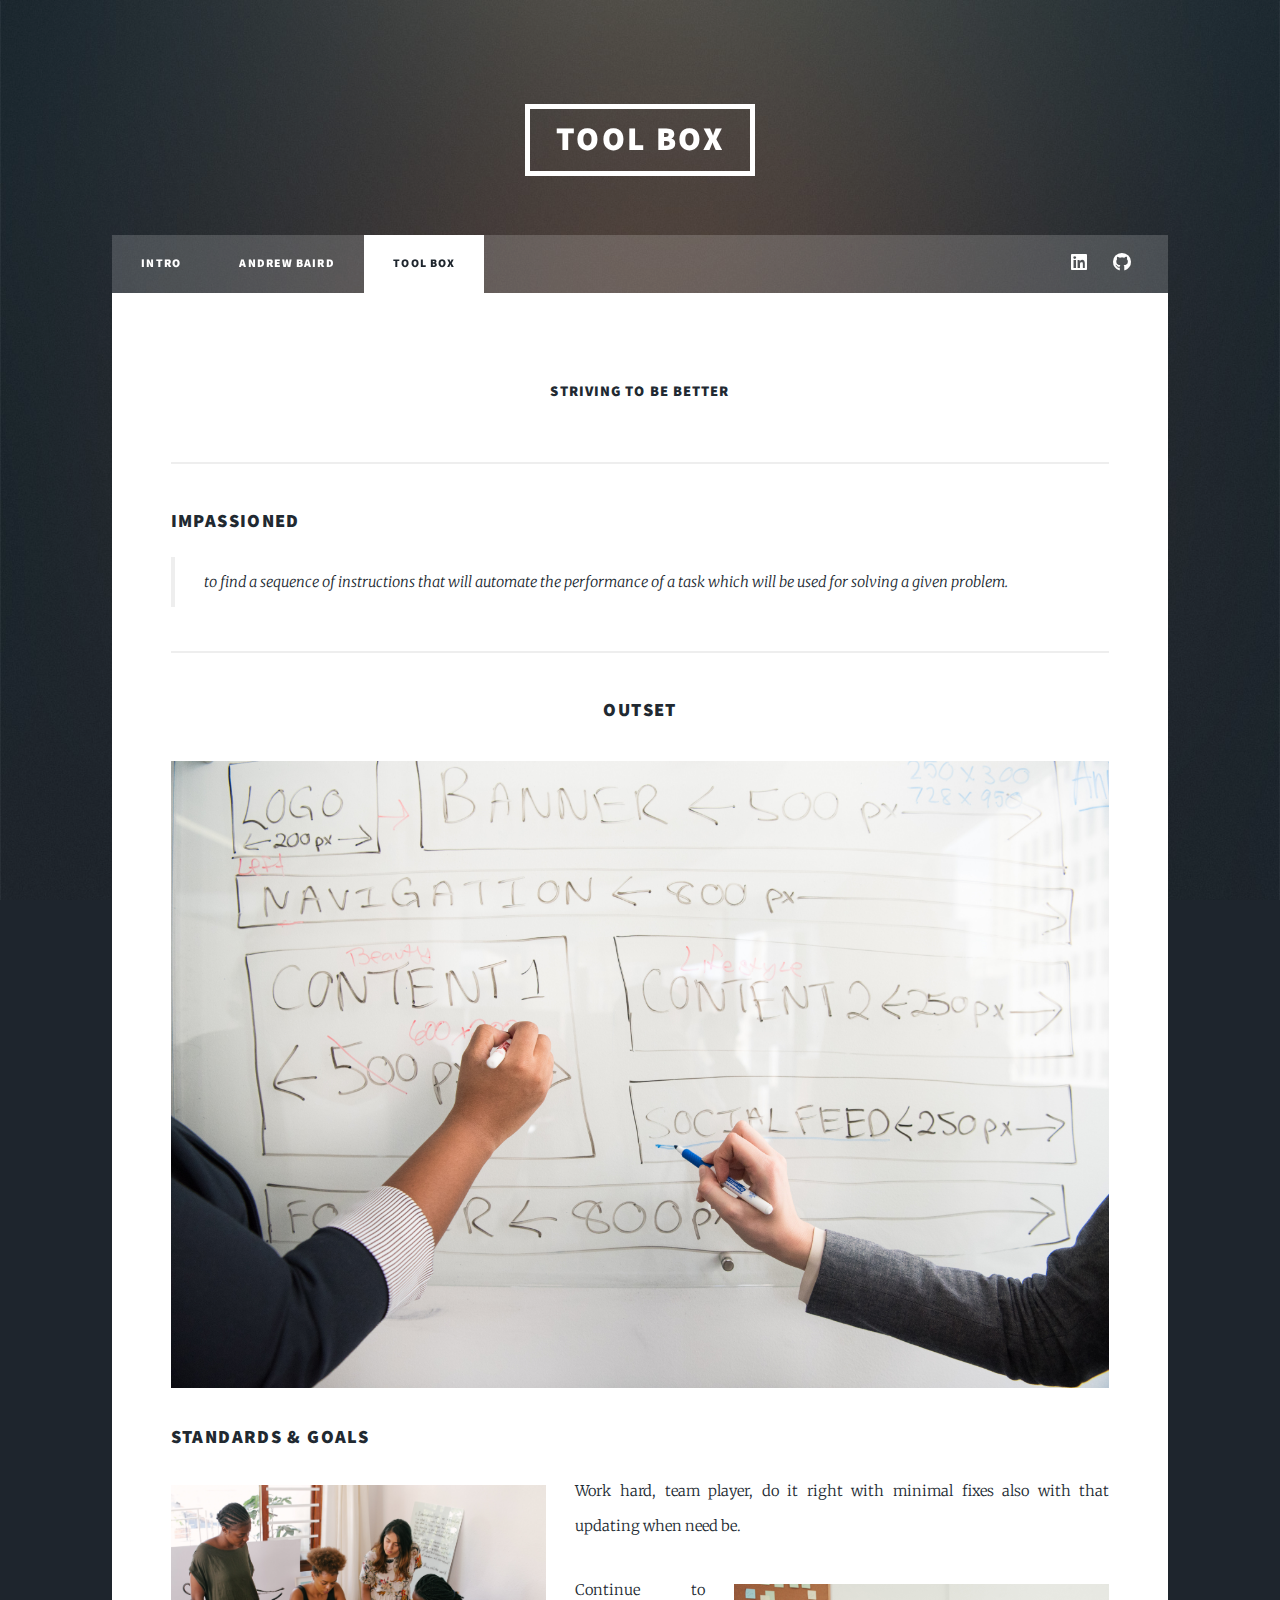
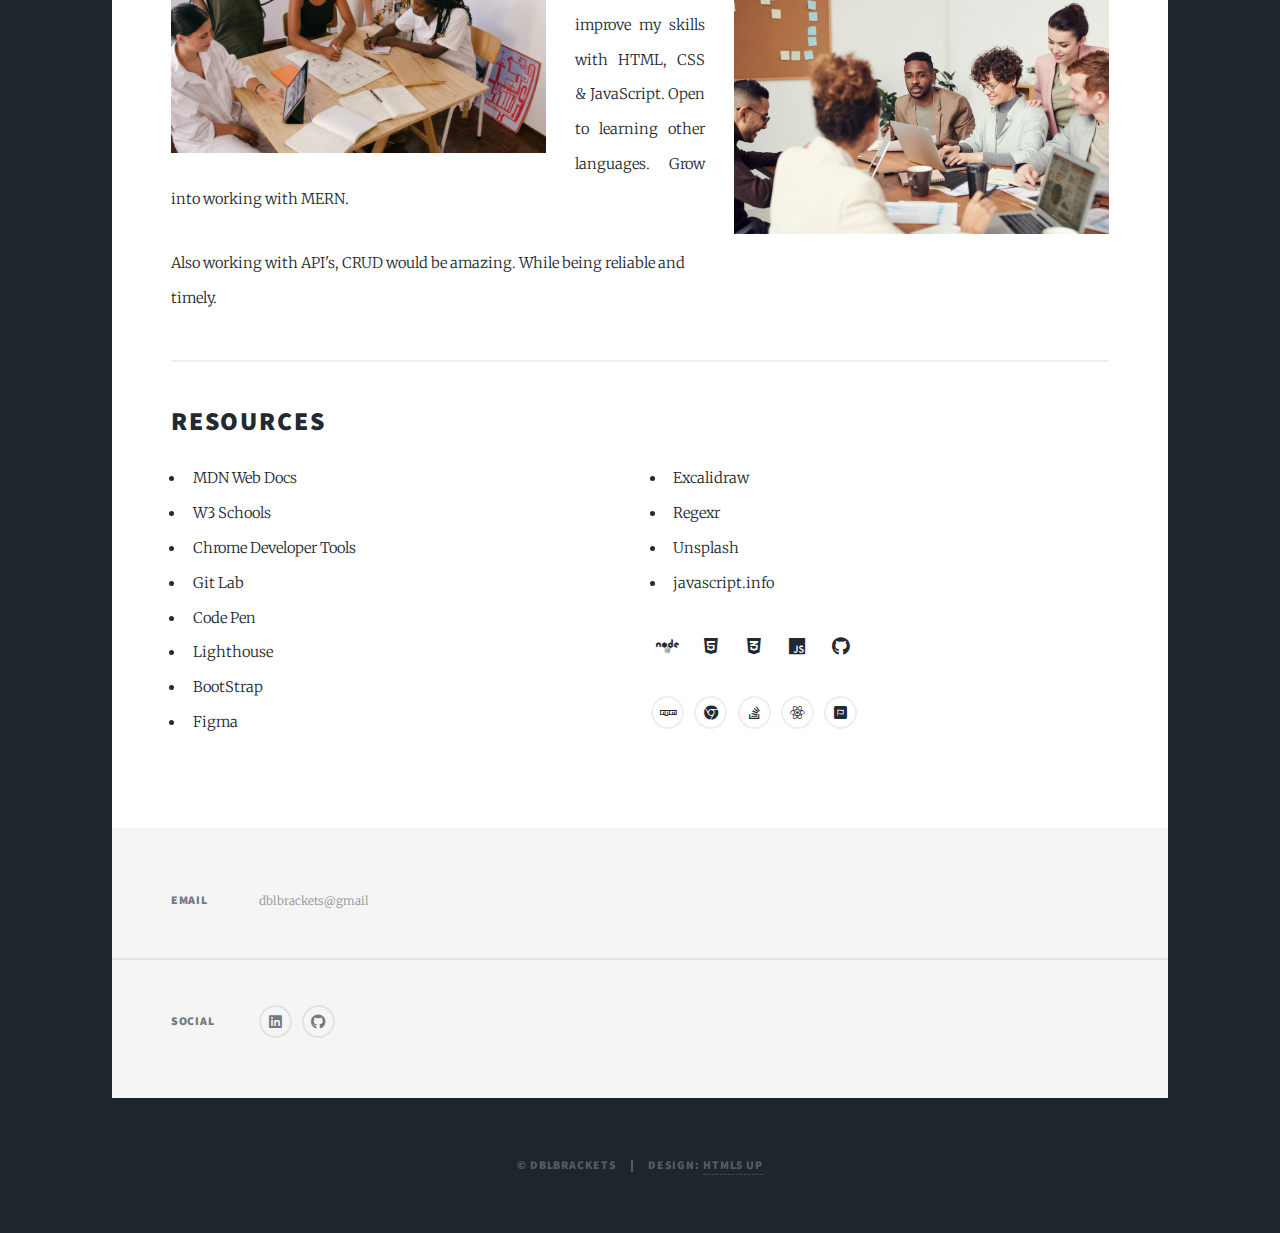
==== commit 31b467b2: "moved icon" ====
--- a/elements.html
+++ b/elements.html
@@ -1,7 +1,7 @@
 <!DOCTYPE HTML>
 <html>
 	<head>
-		<title>Tool Box - Massively by HTML5 UP</title>
+		<title>AB Portfolio</title>
 		<meta charset="utf-8" />
 		<meta name="viewport" content="width=device-width, initial-scale=1, user-scalable=no" />
 		<link rel="stylesheet" href="assets/css/main.css" />
@@ -89,8 +89,8 @@
 											<li><a href="https://nodejs.org/en/" class="icon brands fa-node"><span class="label">Node</span></a></li>
 											<li><a href="https://www.w3schools.com/html/" class="icon brands fa-html5"><span class="label">HTML</span></a></li>
 											<li><a href="https://www.w3schools.com/css/" class="icon brands fa-css3-alt"><span class="label">CSS</span></a></li>
+											<li><a href="https://www.w3schools.com/js/" class="icon brands fa-js"><span class="label">Javascript</span></a></li>
 											<li><a href="https://github.com/abairdster" class="icon brands fa-github"><span class="label">Github</span></a></li>
-											<li><a href="#" class="icon brands fa-js"><span class="label">Javascript</span></a></li>
 										</ul>
 										<ul class="icons alt">
 											<li><a href="https://www.npmjs.com/" class="icon brands alt fa-npm"><span class="label">npm</span></a></li>
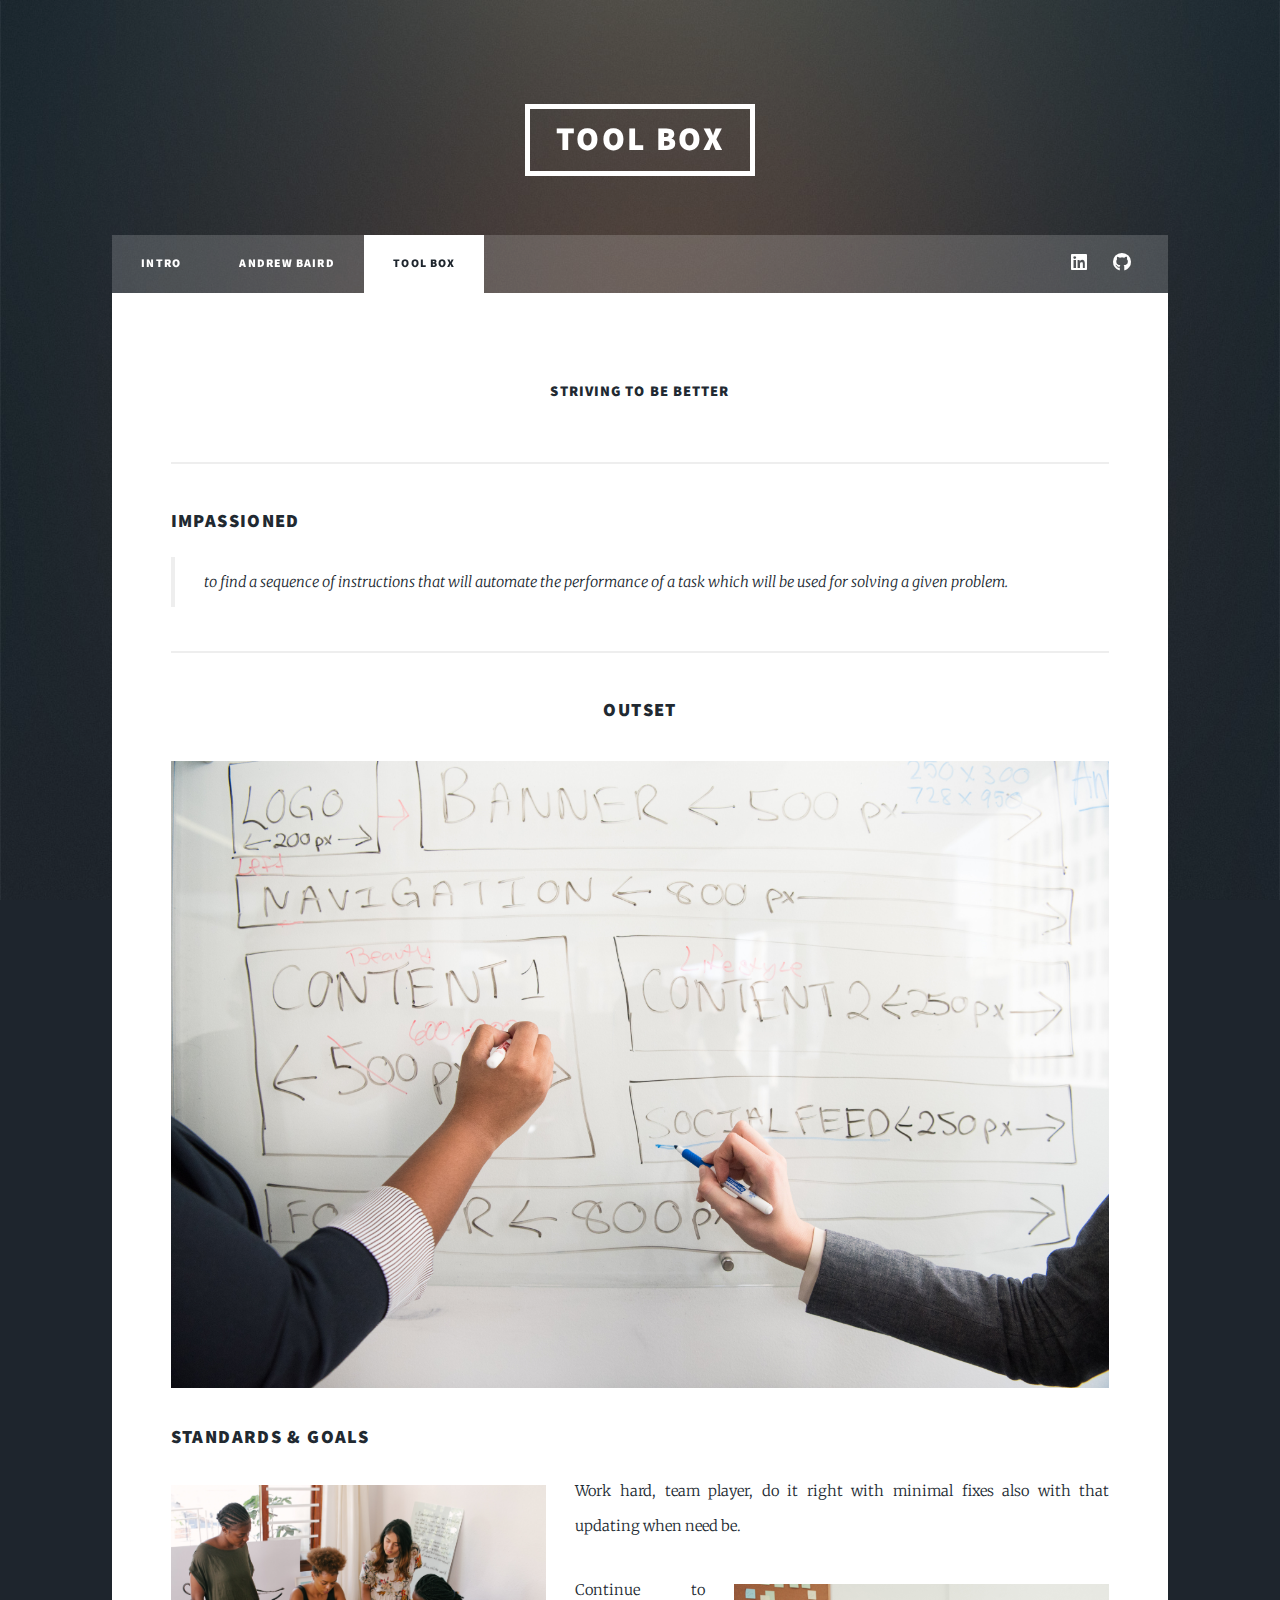
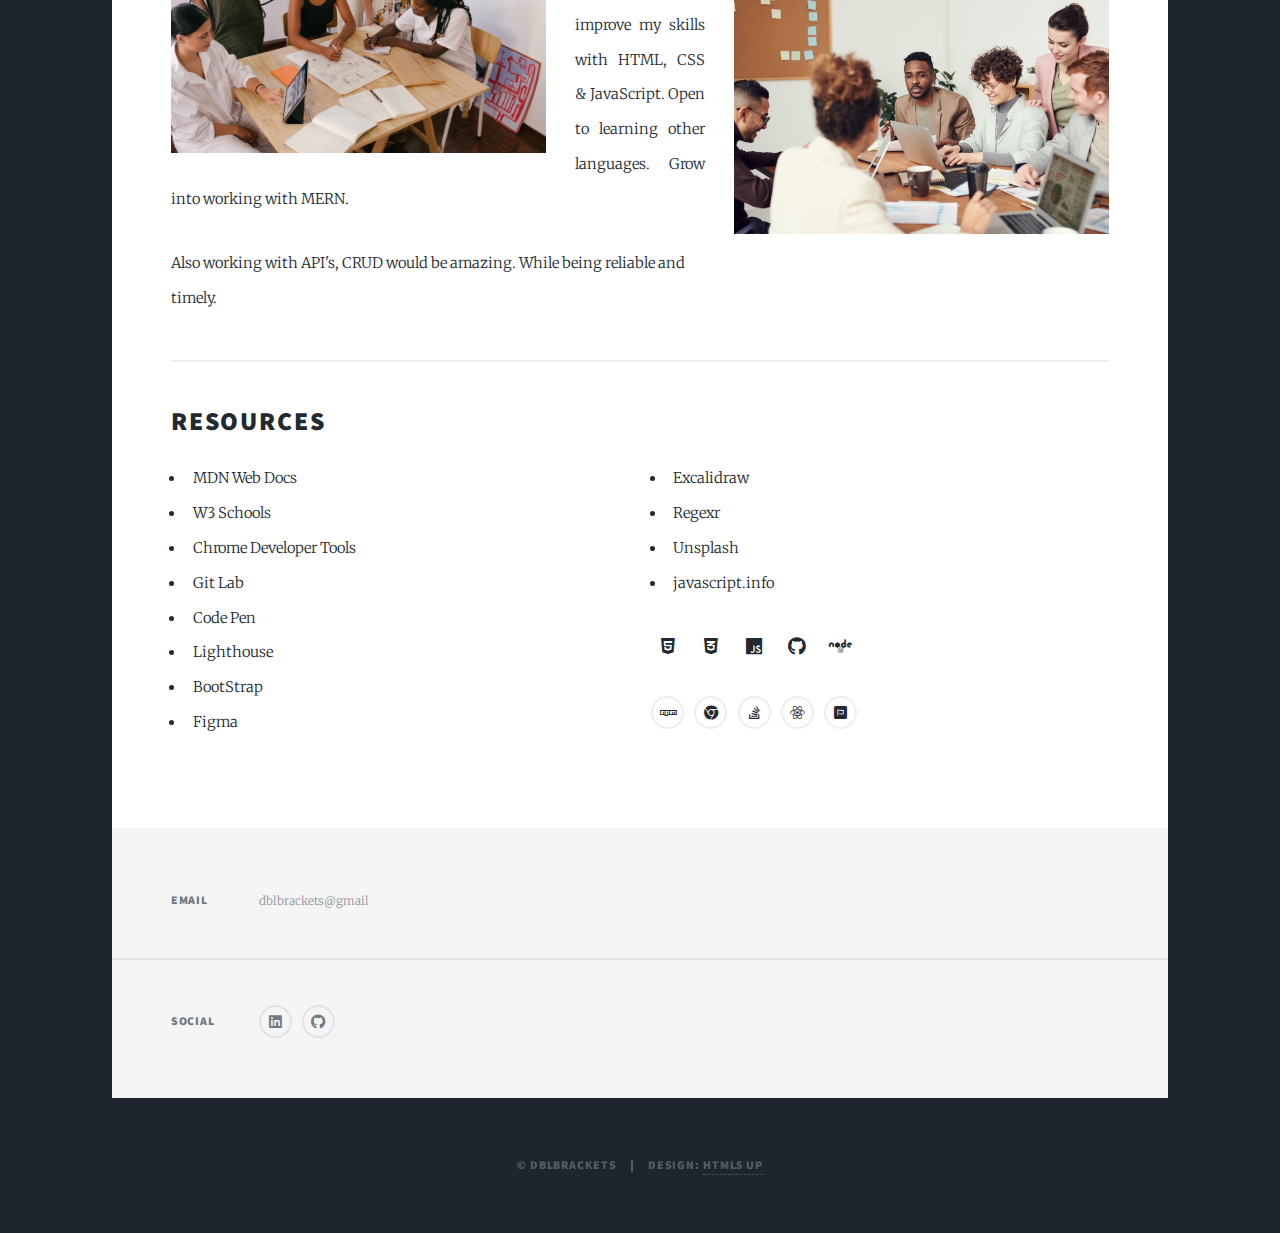
==== commit e52b79b8: "moved more icons" ====
--- a/elements.html
+++ b/elements.html
@@ -86,11 +86,11 @@
 
 										
 										<ul class="icons">
-											<li><a href="https://nodejs.org/en/" class="icon brands fa-node"><span class="label">Node</span></a></li>
 											<li><a href="https://www.w3schools.com/html/" class="icon brands fa-html5"><span class="label">HTML</span></a></li>
 											<li><a href="https://www.w3schools.com/css/" class="icon brands fa-css3-alt"><span class="label">CSS</span></a></li>
 											<li><a href="https://www.w3schools.com/js/" class="icon brands fa-js"><span class="label">Javascript</span></a></li>
 											<li><a href="https://github.com/abairdster" class="icon brands fa-github"><span class="label">Github</span></a></li>
+											<li><a href="https://nodejs.org/en/" class="icon brands fa-node"><span class="label">Node</span></a></li>
 										</ul>
 										<ul class="icons alt">
 											<li><a href="https://www.npmjs.com/" class="icon brands alt fa-npm"><span class="label">npm</span></a></li>
